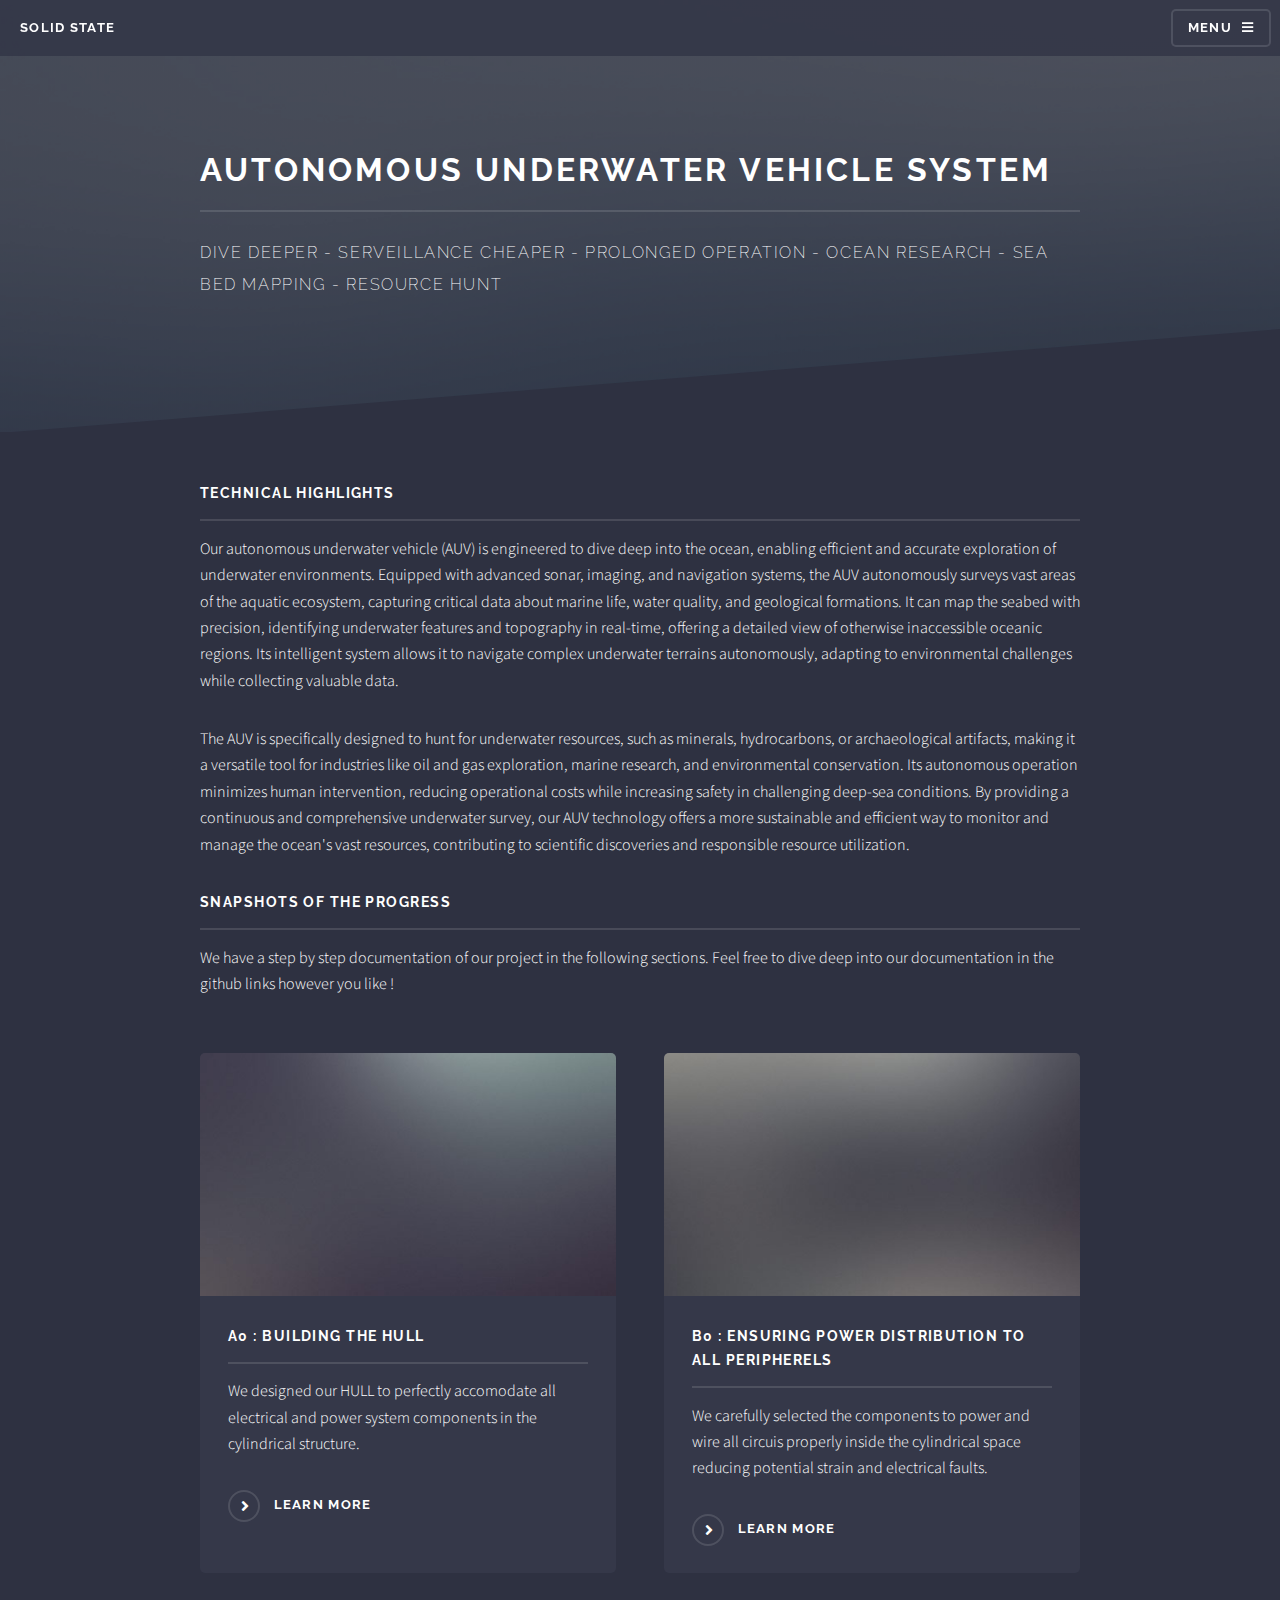
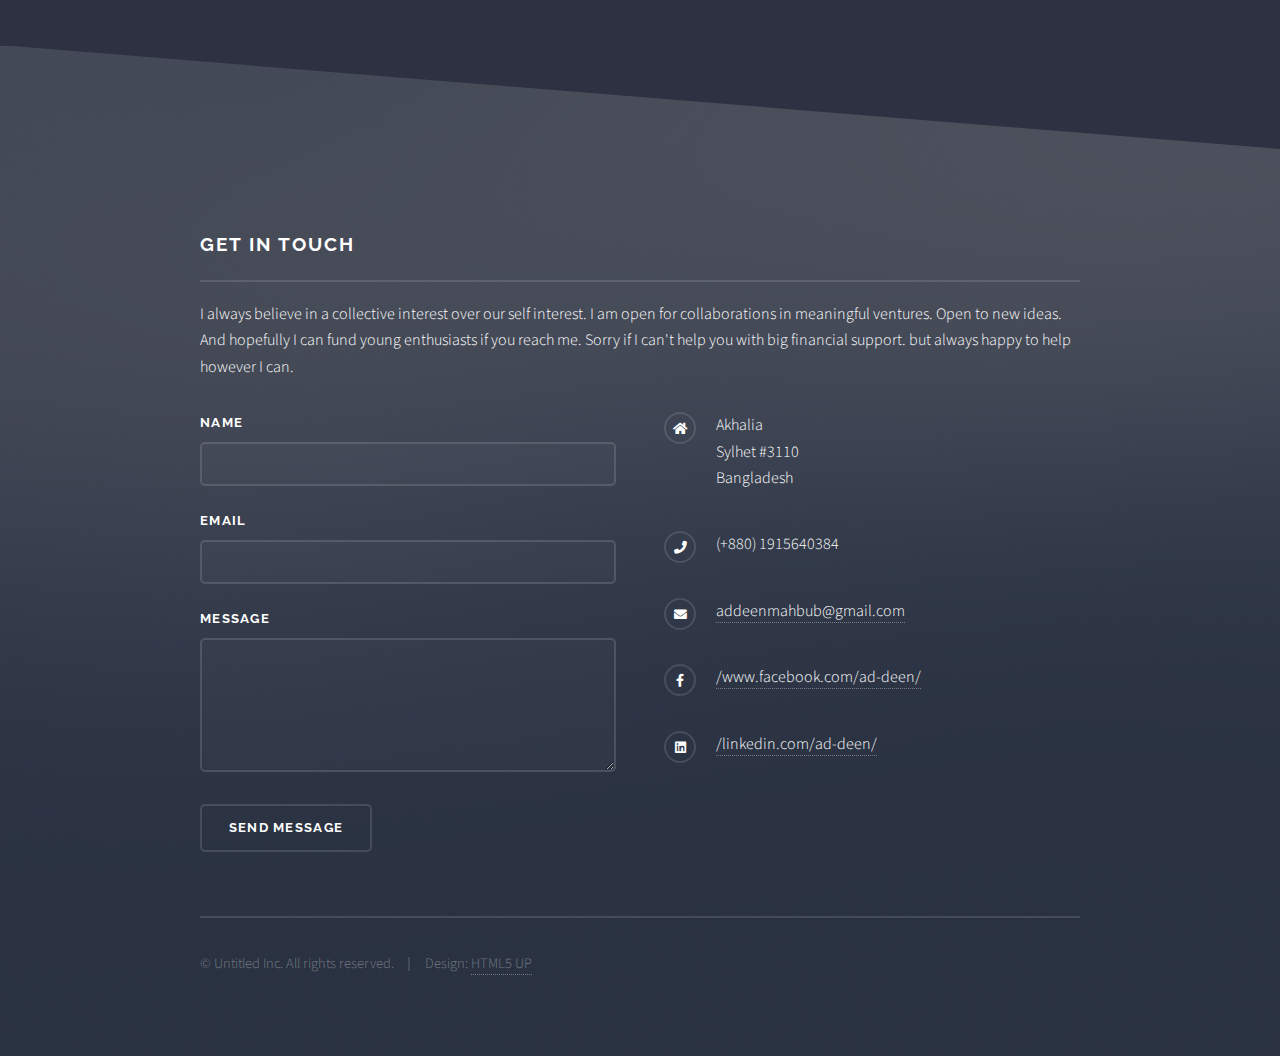
==== AUV.html @ df3645ec "Add files via upload" ====
<!DOCTYPE HTML>
<!--
	Solid State by HTML5 UP
	html5up.net | @ajlkn
	Free for personal and commercial use under the CCA 3.0 license (html5up.net/license)
-->
<html>
	<head>
		<title>Generic - Solid State by HTML5 UP</title>
		<meta charset="utf-8" />
		<meta name="viewport" content="width=device-width, initial-scale=1, user-scalable=no" />
		<link rel="stylesheet" href="assets/css/main.css" />
		<noscript><link rel="stylesheet" href="assets/css/noscript.css" /></noscript>
	</head>
	<body class="is-preload">

		<!-- Page Wrapper -->
			<div id="page-wrapper">

				<!-- Header -->
					<header id="header">
						<h1><a href="index.html">Solid State</a></h1>
						<nav>
							<a href="#menu">Menu</a>
						</nav>
					</header>

				<!-- Menu -->
					<nav id="menu">
						<div class="inner">
							<h2>Menu</h2>
							<ul class="links">
								<li><a href="index.html">Home</a></li>
								<li><a href="generic.html">Generic</a></li>
								<li><a href="elements.html">Elements</a></li>
								<li><a href="#">Log In</a></li>
								<li><a href="#">Sign Up</a></li>
							</ul>
							<a href="#" class="close">Close</a>
						</div>
					</nav>

				<!-- Wrapper -->
					<section id="wrapper">
						<header>
							<div class="inner">
								<h2>autonomous underwater vehicle system</h2>
								<p>Dive deeper - serveillance cheaper - prolonged operation - ocean research - sea bed mapping - resource hunt</p>
							</div>
						</header>

						<!-- Content -->
							<div class="wrapper">
								<div class="inner">

									<h3 class="major">Technical Highlights</h3>
									<p>Our autonomous underwater vehicle (AUV) is engineered to dive deep into the ocean, enabling efficient and accurate exploration of underwater environments. Equipped with advanced sonar, imaging, and navigation systems, the AUV autonomously surveys vast areas of the aquatic ecosystem, capturing critical data about marine life, water quality, and geological formations. It can map the seabed with precision, identifying underwater features and topography in real-time, offering a detailed view of otherwise inaccessible oceanic regions. Its intelligent system allows it to navigate complex underwater terrains autonomously, adapting to environmental challenges while collecting valuable data.</p>

									<p>The AUV is specifically designed to hunt for underwater resources, such as minerals, hydrocarbons, or archaeological artifacts, making it a versatile tool for industries like oil and gas exploration, marine research, and environmental conservation. Its autonomous operation minimizes human intervention, reducing operational costs while increasing safety in challenging deep-sea conditions. By providing a continuous and comprehensive underwater survey, our AUV technology offers a more sustainable and efficient way to monitor and manage the ocean's vast resources, contributing to scientific discoveries and responsible resource utilization.</p>

									<h3 class="major">snapshots of the progress</h3>
									<p>We have a step by step documentation of our project in the following sections. Feel free to dive deep into our documentation in the github links however you like !</p>

									<section class="features">
										<article>
											<a href="#" class="image"><img src="images/pic04.jpg" alt="" /></a>
											<h3 class="major">A0 : Building the hull</h3>
											<p>We designed our HULL to perfectly accomodate all electrical and power system components in the cylindrical structure.</p>
											<a href="#" class="special">Learn more</a>
										</article>
										<article>
											<a href="#" class="image"><img src="images/pic05.jpg" alt="" /></a>
											<h3 class="major">B0 : Ensuring power distribution to all peripherels</h3>
											<p>We carefully selected the components to power and wire all circuis properly inside the cylindrical space reducing potential strain and electrical faults.</p>
											<a href="#" class="special">Learn more</a>
										</article>
									</section>

								</div>
							</div>

					</section>

				<!-- Footer -->
				<section id="footer">
					<div class="inner">
						<h2 class="major">Get in touch</h2>
						<p>I always believe in a collective interest over our self interest. I am open for collaborations in meaningful ventures. Open to new ideas. And hopefully I can fund young enthusiasts if you reach me. Sorry if I can't help you with big financial support. but always happy to help however I can.</p>
						<form method="post" action="#">
							<div class="fields">
								<div class="field">
									<label for="name">Name</label>
									<input type="text" name="name" id="name" />
								</div>
								<div class="field">
									<label for="email">Email</label>
									<input type="email" name="email" id="email" />
								</div>
								<div class="field">
									<label for="message">Message</label>
									<textarea name="message" id="message" rows="4"></textarea>
								</div>
							</div>
							<ul class="actions">
								<li><input type="submit" value="Send Message" /></li>
							</ul>
						</form>
						<ul class="contact">
							<li class="icon solid fa-home">
								Akhalia<br />
								Sylhet #3110<br />
								Bangladesh
								<!-- TN 00000-0000 -->
							</li>
							<li class="icon solid fa-phone">(+880) 1915640384</li>
							<li class="icon solid fa-envelope"><a href="https://mail.google.com/mail/u/0/#inbox">addeenmahbub@gmail.com</a></li>
							<!-- <li class="icon brands fa-twitter"><a href="#">twitter.com/untitled-tld</a></li> -->
							<li class="icon brands fa-facebook-f"><a href="https://www.facebook.com/sigmahermit/">/www.facebook.com/ad-deen/</a></li>
							<li class="icon brands fa-linkedin"><a href="https://www.linkedin.com/in/ad-deen-mahbub-2bb6211a0/">/linkedin.com/ad-deen/</a></li>
						</ul>
						<ul class="copyright">
							<li>&copy; Untitled Inc. All rights reserved.</li><li>Design: <a href="http://html5up.net">HTML5 UP</a></li>
						</ul>
					</div>
				</section>

		</div>

	<!-- Scripts -->
		<script src="assets/js/jquery.min.js"></script>
		<script src="assets/js/jquery.scrollex.min.js"></script>
		<script src="assets/js/browser.min.js"></script>
		<script src="assets/js/breakpoints.min.js"></script>
		<script src="assets/js/util.js"></script>
		<script src="assets/js/main.js"></script>
---- assets/css/main.css ----
@import url(fontawesome-all.min.css);
@import url("https://fonts.googleapis.com/css?family=Raleway:200,700|Source+Sans+Pro:300,600,300italic,600italic");

/*
	Solid State by HTML5 UP
	html5up.net | @ajlkn
	Free for personal and commercial use under the CCA 3.0 license (html5up.net/license)
*/

html, body, div, span, applet, object,
iframe, h1, h2, h3, h4, h5, h6, p, blockquote,
pre, a, abbr, acronym, address, big, cite,
code, del, dfn, em, img, ins, kbd, q, s, samp,
small, strike, strong, sub, sup, tt, var, b,
u, i, center, dl, dt, dd, ol, ul, li, fieldset,
form, label, legend, table, caption, tbody,
tfoot, thead, tr, th, td, article, aside,
canvas, details, embed, figure, figcaption,
footer, header, hgroup, menu, nav, output, ruby,
section, summary, time, mark, audio, video {
	margin: 0;
	padding: 0;
	border: 0;
	font-size: 100%;
	font: inherit;
	vertical-align: baseline;}

article, aside, details, figcaption, figure,
footer, header, hgroup, menu, nav, section {
	display: block;}

body {
	line-height: 1;
}

ol, ul {
	list-style: none;
}

blockquote, q {
	quotes: none;
}

	blockquote:before, blockquote:after, q:before, q:after {
		content: '';
		content: none;
	}

table {
	border-collapse: collapse;
	border-spacing: 0;
}

body {
	-webkit-text-size-adjust: none;
}

mark {
	background-color: transparent;
	color: inherit;
}

input::-moz-focus-inner {
	border: 0;
	padding: 0;
}

input, select, textarea {
	-moz-appearance: none;
	-webkit-appearance: none;
	-ms-appearance: none;
	appearance: none;
}

/* Basic */

	@-ms-viewport {
		width: device-width;
	}

	body {
		-ms-overflow-style: scrollbar;
	}

	@media screen and (max-width: 480px) {

		html, body {
			min-width: 320px;
		}

	}

	html {
		box-sizing: border-box;
	}

	*, *:before, *:after {
		box-sizing: inherit;
	}

	body {
		background-color: #2e3141;
		background-image: linear-gradient(to top, rgba(46, 49, 65, 0.8), rgba(46, 49, 65, 0.8)), url("../../images/bg.jpg");
		background-size: auto, cover;
		background-attachment: fixed, fixed;
		background-position: center, center;
	}

		body.is-preload *, body.is-preload *:before, body.is-preload *:after {
			-moz-animation: none !important;
			-webkit-animation: none !important;
			-ms-animation: none !important;
			animation: none !important;
			-moz-transition: none !important;
			-webkit-transition: none !important;
			-ms-transition: none !important;
			transition: none !important;
		}

/* Type */

	body, input, select, textarea {
		color: #ffffff;
		font-family: "Source Sans Pro", Helvetica, sans-serif;
		font-size: 16.5pt;
		font-weight: 300;
		line-height: 1.65;
	}

		@media screen and (max-width: 1680px) {

			body, input, select, textarea {
				font-size: 13pt;
			}

		}

		@media screen and (max-width: 1280px) {

			body, input, select, textarea {
				font-size: 12pt;
			}

		}

		@media screen and (max-width: 980px) {

			body, input, select, textarea {
				font-size: 12pt;
			}

		}

		@media screen and (max-width: 736px) {

			body, input, select, textarea {
				font-size: 12pt;
			}

		}

		@media screen and (max-width: 480px) {

			body, input, select, textarea {
				font-size: 12pt;
			}

		}

	a {
		-moz-transition: color 0.2s ease-in-out, border-bottom-color 0.2s ease-in-out;
		-webkit-transition: color 0.2s ease-in-out, border-bottom-color 0.2s ease-in-out;
		-ms-transition: color 0.2s ease-in-out, border-bottom-color 0.2s ease-in-out;
		transition: color 0.2s ease-in-out, border-bottom-color 0.2s ease-in-out;
		border-bottom: dotted 1px rgba(255, 255, 255, 0.35);
		color: #ffffff;
		text-decoration: none;
	}

		a:hover {
			border-bottom-color: transparent;
			color: #ffffff !important;
		}

		a.special:not(.button) {
			text-decoration: none;
			border-bottom: 0;
			display: block;
			font-family: Raleway, Helvetica, sans-serif;
			font-size: 0.8em;
			font-weight: 700;
			letter-spacing: 0.1em;
			margin: 0 0 2em 0;
			text-transform: uppercase;
		}

			a.special:not(.button):before {
				-moz-osx-font-smoothing: grayscale;
				-webkit-font-smoothing: antialiased;
				display: inline-block;
				font-style: normal;
				font-variant: normal;
				text-rendering: auto;
				line-height: 1;
				text-transform: none !important;
				font-family: 'Font Awesome 5 Free';
				font-weight: 900;
			}

			a.special:not(.button):before {
				-moz-transition: background-color 0.2s ease-in-out;
				-webkit-transition: background-color 0.2s ease-in-out;
				-ms-transition: background-color 0.2s ease-in-out;
				transition: background-color 0.2s ease-in-out;
				border-radius: 100%;
				border: solid 2px rgba(255, 255, 255, 0.125);
				content: '\f105';
				display: inline-block;
				font-size: 1.25em;
				height: 2em;
				line-height: 1.75em;
				margin-right: 0.85em;
				text-align: center;
				text-indent: 0.15em;
				vertical-align: middle;
				width: 2em;
			}

			a.special:not(.button):hover:before {
				background-color: rgba(255, 255, 255, 0.025);
			}

			a.special:not(.button):active:before {
				background-color: rgba(255, 255, 255, 0.075);
			}

	strong, b {
		color: #ffffff;
		font-weight: 600;
	}

	em, i {
		font-style: italic;
	}

	p {
		margin: 0 0 2em 0;
	}

	h1, h2, h3, h4, h5, h6 {
		color: #ffffff;
		font-family: Raleway, Helvetica, sans-serif;
		font-weight: 700;
		letter-spacing: 0.1em;
		margin: 0 0 1em 0;
		text-transform: uppercase;
	}

		h1 a, h2 a, h3 a, h4 a, h5 a, h6 a {
			color: inherit;
			text-decoration: none;
			border-bottom: 0;
		}

		h1 span, h2 span, h3 span, h4 span, h5 span, h6 span {
			font-weight: 200;
		}

		h1.major, h2.major, h3.major, h4.major, h5.major, h6.major {
			padding-bottom: 1em;
			border-bottom: solid 2px rgba(255, 255, 255, 0.125);
		}

	h2 {
		font-size: 1.2em;
	}

	h3 {
		font-size: 0.9em;
	}

	h4 {
		font-size: 0.7em;
	}

	h5 {
		font-size: 0.7em;
	}

	h6 {
		font-size: 0.7em;
	}

	@media screen and (max-width: 736px) {

		h2 {
			font-size: 1em;
		}

		h3 {
			font-size: 0.8em;
		}

	}

	sub {
		font-size: 0.8em;
		position: relative;
		top: 0.5em;
	}

	sup {
		font-size: 0.8em;
		position: relative;
		top: -0.5em;
	}

	blockquote {
		border-left: solid 4px rgba(255, 255, 255, 0.125);
		font-style: italic;
		margin: 0 0 2em 0;
		padding: 0.5em 0 0.5em 2em;
	}

	code {
		background: rgba(255, 255, 255, 0.025);
		border-radius: 5px;
		border: solid 2px rgba(255, 255, 255, 0.125);
		font-family: "Courier New", monospace;
		font-size: 0.9em;
		margin: 0 0.25em;
		padding: 0.25em 0.65em;
	}

	pre {
		-webkit-overflow-scrolling: touch;
		font-family: "Courier New", monospace;
		font-size: 0.9em;
		margin: 0 0 2em 0;
	}

		pre code {
			display: block;
			line-height: 1.75em;
			padding: 1em 1.5em;
			overflow-x: auto;
		}

	hr {
		border: 0;
		border-bottom: solid 2px rgba(255, 255, 255, 0.125);
		margin: 2.5em 0;
	}

		hr.major {
			margin: 4em 0;
		}

	.align-left {
		text-align: left;
	}

	.align-center {
		text-align: center;
	}

	.align-right {
		text-align: right;
	}

/* Row */

	.row {
		display: flex;
		flex-wrap: wrap;
		box-sizing: border-box;
		align-items: stretch;
	}

		.row > * {
			box-sizing: border-box;
		}

		.row.gtr-uniform > * > :last-child {
			margin-bottom: 0;
		}

		.row.aln-left {
			justify-content: flex-start;
		}

		.row.aln-center {
			justify-content: center;
		}

		.row.aln-right {
			justify-content: flex-end;
		}

		.row.aln-top {
			align-items: flex-start;
		}

		.row.aln-middle {
			align-items: center;
		}

		.row.aln-bottom {
			align-items: flex-end;
		}

		.row > .imp {
			order: -1;
		}

		.row > .col-1 {
			width: 8.33333%;
		}

		.row > .off-1 {
			margin-left: 8.33333%;
		}

		.row > .col-2 {
			width: 16.66667%;
		}

		.row > .off-2 {
			margin-left: 16.66667%;
		}

		.row > .col-3 {
			width: 25%;
		}

		.row > .off-3 {
			margin-left: 25%;
		}

		.row > .col-4 {
			width: 33.33333%;
		}

		.row > .off-4 {
			margin-left: 33.33333%;
		}

		.row > .col-5 {
			width: 41.66667%;
		}

		.row > .off-5 {
			margin-left: 41.66667%;
		}

		.row > .col-6 {
			width: 50%;
		}

		.row > .off-6 {
			margin-left: 50%;
		}

		.row > .col-7 {
			width: 58.33333%;
		}

		.row > .off-7 {
			margin-left: 58.33333%;
		}

		.row > .col-8 {
			width: 66.66667%;
		}

		.row > .off-8 {
			margin-left: 66.66667%;
		}

		.row > .col-9 {
			width: 75%;
		}

		.row > .off-9 {
			margin-left: 75%;
		}

		.row > .col-10 {
			width: 83.33333%;
		}

		.row > .off-10 {
			margin-left: 83.33333%;
		}

		.row > .col-11 {
			width: 91.66667%;
		}

		.row > .off-11 {
			margin-left: 91.66667%;
		}

		.row > .col-12 {
			width: 100%;
		}

		.row > .off-12 {
			margin-left: 100%;
		}

		.row.gtr-0 {
			margin-top: 0;
			margin-left: 0em;
		}

			.row.gtr-0 > * {
				padding: 0 0 0 0em;
			}

			.row.gtr-0.gtr-uniform {
				margin-top: 0em;
			}

				.row.gtr-0.gtr-uniform > * {
					padding-top: 0em;
				}

		.row.gtr-25 {
			margin-top: 0;
			margin-left: -0.4375em;
		}

			.row.gtr-25 > * {
				padding: 0 0 0 0.4375em;
			}

			.row.gtr-25.gtr-uniform {
				margin-top: -0.4375em;
			}

				.row.gtr-25.gtr-uniform > * {
					padding-top: 0.4375em;
				}

		.row.gtr-50 {
			margin-top: 0;
			margin-left: -0.875em;
		}

			.row.gtr-50 > * {
				padding: 0 0 0 0.875em;
			}

			.row.gtr-50.gtr-uniform {
				margin-top: -0.875em;
			}

				.row.gtr-50.gtr-uniform > * {
					padding-top: 0.875em;
				}

		.row {
			margin-top: 0;
			margin-left: -1.75em;
		}

			.row > * {
				padding: 0 0 0 1.75em;
			}

			.row.gtr-uniform {
				margin-top: -1.75em;
			}

				.row.gtr-uniform > * {
					padding-top: 1.75em;
				}

		.row.gtr-150 {
			margin-top: 0;
			margin-left: -2.625em;
		}

			.row.gtr-150 > * {
				padding: 0 0 0 2.625em;
			}

			.row.gtr-150.gtr-uniform {
				margin-top: -2.625em;
			}

				.row.gtr-150.gtr-uniform > * {
					padding-top: 2.625em;
				}

		.row.gtr-200 {
			margin-top: 0;
			margin-left: -3.5em;
		}

			.row.gtr-200 > * {
				padding: 0 0 0 3.5em;
			}

			.row.gtr-200.gtr-uniform {
				margin-top: -3.5em;
			}

				.row.gtr-200.gtr-uniform > * {
					padding-top: 3.5em;
				}

		@media screen and (max-width: 1680px) {

			.row {
				display: flex;
				flex-wrap: wrap;
				box-sizing: border-box;
				align-items: stretch;
			}

				.row > * {
					box-sizing: border-box;
				}

				.row.gtr-uniform > * > :last-child {
					margin-bottom: 0;
				}

				.row.aln-left {
					justify-content: flex-start;
				}

				.row.aln-center {
					justify-content: center;
				}

				.row.aln-right {
					justify-content: flex-end;
				}

				.row.aln-top {
					align-items: flex-start;
				}

				.row.aln-middle {
					align-items: center;
				}

				.row.aln-bottom {
					align-items: flex-end;
				}

				.row > .imp-xlarge {
					order: -1;
				}

				.row > .col-1-xlarge {
					width: 8.33333%;
				}

				.row > .off-1-xlarge {
					margin-left: 8.33333%;
				}

				.row > .col-2-xlarge {
					width: 16.66667%;
				}

				.row > .off-2-xlarge {
					margin-left: 16.66667%;
				}

				.row > .col-3-xlarge {
					width: 25%;
				}

				.row > .off-3-xlarge {
					margin-left: 25%;
				}

				.row > .col-4-xlarge {
					width: 33.33333%;
				}

				.row > .off-4-xlarge {
					margin-left: 33.33333%;
				}

				.row > .col-5-xlarge {
					width: 41.66667%;
				}

				.row > .off-5-xlarge {
					margin-left: 41.66667%;
				}

				.row > .col-6-xlarge {
					width: 50%;
				}

				.row > .off-6-xlarge {
					margin-left: 50%;
				}

				.row > .col-7-xlarge {
					width: 58.33333%;
				}

				.row > .off-7-xlarge {
					margin-left: 58.33333%;
				}

				.row > .col-8-xlarge {
					width: 66.66667%;
				}

				.row > .off-8-xlarge {
					margin-left: 66.66667%;
				}

				.row > .col-9-xlarge {
					width: 75%;
				}

				.row > .off-9-xlarge {
					margin-left: 75%;
				}

				.row > .col-10-xlarge {
					width: 83.33333%;
				}

				.row > .off-10-xlarge {
					margin-left: 83.33333%;
				}

				.row > .col-11-xlarge {
					width: 91.66667%;
				}

				.row > .off-11-xlarge {
					margin-left: 91.66667%;
				}

				.row > .col-12-xlarge {
					width: 100%;
				}

				.row > .off-12-xlarge {
					margin-left: 100%;
				}

				.row.gtr-0 {
					margin-top: 0;
					margin-left: 0em;
				}

					.row.gtr-0 > * {
						padding: 0 0 0 0em;
					}

					.row.gtr-0.gtr-uniform {
						margin-top: 0em;
					}

						.row.gtr-0.gtr-uniform > * {
							padding-top: 0em;
						}

				.row.gtr-25 {
					margin-top: 0;
					margin-left: -0.4375em;
				}

					.row.gtr-25 > * {
						padding: 0 0 0 0.4375em;
					}

					.row.gtr-25.gtr-uniform {
						margin-top: -0.4375em;
					}

						.row.gtr-25.gtr-uniform > * {
							padding-top: 0.4375em;
						}

				.row.gtr-50 {
					margin-top: 0;
					margin-left: -0.875em;
				}

					.row.gtr-50 > * {
						padding: 0 0 0 0.875em;
					}

					.row.gtr-50.gtr-uniform {
						margin-top: -0.875em;
					}

						.row.gtr-50.gtr-uniform > * {
							padding-top: 0.875em;
						}

				.row {
					margin-top: 0;
					margin-left: -1.75em;
				}

					.row > * {
						padding: 0 0 0 1.75em;
					}

					.row.gtr-uniform {
						margin-top: -1.75em;
					}

						.row.gtr-uniform > * {
							padding-top: 1.75em;
						}

				.row.gtr-150 {
					margin-top: 0;
					margin-left: -2.625em;
				}

					.row.gtr-150 > * {
						padding: 0 0 0 2.625em;
					}

					.row.gtr-150.gtr-uniform {
						margin-top: -2.625em;
					}

						.row.gtr-150.gtr-uniform > * {
							padding-top: 2.625em;
						}

				.row.gtr-200 {
					margin-top: 0;
					margin-left: -3.5em;
				}

					.row.gtr-200 > * {
						padding: 0 0 0 3.5em;
					}

					.row.gtr-200.gtr-uniform {
						margin-top: -3.5em;
					}

						.row.gtr-200.gtr-uniform > * {
							padding-top: 3.5em;
						}

		}

		@media screen and (max-width: 1280px) {

			.row {
				display: flex;
				flex-wrap: wrap;
				box-sizing: border-box;
				align-items: stretch;
			}

				.row > * {
					box-sizing: border-box;
				}

				.row.gtr-uniform > * > :last-child {
					margin-bottom: 0;
				}

				.row.aln-left {
					justify-content: flex-start;
				}

				.row.aln-center {
					justify-content: center;
				}

				.row.aln-right {
					justify-content: flex-end;
				}

				.row.aln-top {
					align-items: flex-start;
				}

				.row.aln-middle {
					align-items: center;
				}

				.row.aln-bottom {
					align-items: flex-end;
				}

				.row > .imp-large {
					order: -1;
				}

				.row > .col-1-large {
					width: 8.33333%;
				}

				.row > .off-1-large {
					margin-left: 8.33333%;
				}

				.row > .col-2-large {
					width: 16.66667%;
				}

				.row > .off-2-large {
					margin-left: 16.66667%;
				}

				.row > .col-3-large {
					width: 25%;
				}

				.row > .off-3-large {
					margin-left: 25%;
				}

				.row > .col-4-large {
					width: 33.33333%;
				}

				.row > .off-4-large {
					margin-left: 33.33333%;
				}

				.row > .col-5-large {
					width: 41.66667%;
				}

				.row > .off-5-large {
					margin-left: 41.66667%;
				}

				.row > .col-6-large {
					width: 50%;
				}

				.row > .off-6-large {
					margin-left: 50%;
				}

				.row > .col-7-large {
					width: 58.33333%;
				}

				.row > .off-7-large {
					margin-left: 58.33333%;
				}

				.row > .col-8-large {
					width: 66.66667%;
				}

				.row > .off-8-large {
					margin-left: 66.66667%;
				}

				.row > .col-9-large {
					width: 75%;
				}

				.row > .off-9-large {
					margin-left: 75%;
				}

				.row > .col-10-large {
					width: 83.33333%;
				}

				.row > .off-10-large {
					margin-left: 83.33333%;
				}

				.row > .col-11-large {
					width: 91.66667%;
				}

				.row > .off-11-large {
					margin-left: 91.66667%;
				}

				.row > .col-12-large {
					width: 100%;
				}

				.row > .off-12-large {
					margin-left: 100%;
				}

				.row.gtr-0 {
					margin-top: 0;
					margin-left: 0em;
				}

					.row.gtr-0 > * {
						padding: 0 0 0 0em;
					}

					.row.gtr-0.gtr-uniform {
						margin-top: 0em;
					}

						.row.gtr-0.gtr-uniform > * {
							padding-top: 0em;
						}

				.row.gtr-25 {
					margin-top: 0;
					margin-left: -0.4375em;
				}

					.row.gtr-25 > * {
						padding: 0 0 0 0.4375em;
					}

					.row.gtr-25.gtr-uniform {
						margin-top: -0.4375em;
					}

						.row.gtr-25.gtr-uniform > * {
							padding-top: 0.4375em;
						}

				.row.gtr-50 {
					margin-top: 0;
					margin-left: -0.875em;
				}

					.row.gtr-50 > * {
						padding: 0 0 0 0.875em;
					}

					.row.gtr-50.gtr-uniform {
						margin-top: -0.875em;
					}

						.row.gtr-50.gtr-uniform > * {
							padding-top: 0.875em;
						}

				.row {
					margin-top: 0;
					margin-left: -1.75em;
				}

					.row > * {
						padding: 0 0 0 1.75em;
					}

					.row.gtr-uniform {
						margin-top: -1.75em;
					}

						.row.gtr-uniform > * {
							padding-top: 1.75em;
						}

				.row.gtr-150 {
					margin-top: 0;
					margin-left: -2.625em;
				}

					.row.gtr-150 > * {
						padding: 0 0 0 2.625em;
					}

					.row.gtr-150.gtr-uniform {
						margin-top: -2.625em;
					}

						.row.gtr-150.gtr-uniform > * {
							padding-top: 2.625em;
						}

				.row.gtr-200 {
					margin-top: 0;
					margin-left: -3.5em;
				}

					.row.gtr-200 > * {
						padding: 0 0 0 3.5em;
					}

					.row.gtr-200.gtr-uniform {
						margin-top: -3.5em;
					}

						.row.gtr-200.gtr-uniform > * {
							padding-top: 3.5em;
						}

		}

		@media screen and (max-width: 980px) {

			.row {
				display: flex;
				flex-wrap: wrap;
				box-sizing: border-box;
				align-items: stretch;
			}

				.row > * {
					box-sizing: border-box;
				}

				.row.gtr-uniform > * > :last-child {
					margin-bottom: 0;
				}

				.row.aln-left {
					justify-content: flex-start;
				}

				.row.aln-center {
					justify-content: center;
				}

				.row.aln-right {
					justify-content: flex-end;
				}

				.row.aln-top {
					align-items: flex-start;
				}

				.row.aln-middle {
					align-items: center;
				}

				.row.aln-bottom {
					align-items: flex-end;
				}

				.row > .imp-medium {
					order: -1;
				}

				.row > .col-1-medium {
					width: 8.33333%;
				}

				.row > .off-1-medium {
					margin-left: 8.33333%;
				}

				.row > .col-2-medium {
					width: 16.66667%;
				}

				.row > .off-2-medium {
					margin-left: 16.66667%;
				}

				.row > .col-3-medium {
					width: 25%;
				}

				.row > .off-3-medium {
					margin-left: 25%;
				}

				.row > .col-4-medium {
					width: 33.33333%;
				}

				.row > .off-4-medium {
					margin-left: 33.33333%;
				}

				.row > .col-5-medium {
					width: 41.66667%;
				}

				.row > .off-5-medium {
					margin-left: 41.66667%;
				}

				.row > .col-6-medium {
					width: 50%;
				}

				.row > .off-6-medium {
					margin-left: 50%;
				}

				.row > .col-7-medium {
					width: 58.33333%;
				}

				.row > .off-7-medium {
					margin-left: 58.33333%;
				}

				.row > .col-8-medium {
					width: 66.66667%;
				}

				.row > .off-8-medium {
					margin-left: 66.66667%;
				}

				.row > .col-9-medium {
					width: 75%;
				}

				.row > .off-9-medium {
					margin-left: 75%;
				}

				.row > .col-10-medium {
					width: 83.33333%;
				}

				.row > .off-10-medium {
					margin-left: 83.33333%;
				}

				.row > .col-11-medium {
					width: 91.66667%;
				}

				.row > .off-11-medium {
					margin-left: 91.66667%;
				}

				.row > .col-12-medium {
					width: 100%;
				}

				.row > .off-12-medium {
					margin-left: 100%;
				}

				.row.gtr-0 {
					margin-top: 0;
					margin-left: 0em;
				}

					.row.gtr-0 > * {
						padding: 0 0 0 0em;
					}

					.row.gtr-0.gtr-uniform {
						margin-top: 0em;
					}

						.row.gtr-0.gtr-uniform > * {
							padding-top: 0em;
						}

				.row.gtr-25 {
					margin-top: 0;
					margin-left: -0.4375em;
				}

					.row.gtr-25 > * {
						padding: 0 0 0 0.4375em;
					}

					.row.gtr-25.gtr-uniform {
						margin-top: -0.4375em;
					}

						.row.gtr-25.gtr-uniform > * {
							padding-top: 0.4375em;
						}

				.row.gtr-50 {
					margin-top: 0;
					margin-left: -0.875em;
				}

					.row.gtr-50 > * {
						padding: 0 0 0 0.875em;
					}

					.row.gtr-50.gtr-uniform {
						margin-top: -0.875em;
					}

						.row.gtr-50.gtr-uniform > * {
							padding-top: 0.875em;
						}

				.row {
					margin-top: 0;
					margin-left: -1.75em;
				}

					.row > * {
						padding: 0 0 0 1.75em;
					}

					.row.gtr-uniform {
						margin-top: -1.75em;
					}

						.row.gtr-uniform > * {
							padding-top: 1.75em;
						}

				.row.gtr-150 {
					margin-top: 0;
					margin-left: -2.625em;
				}

					.row.gtr-150 > * {
						padding: 0 0 0 2.625em;
					}

					.row.gtr-150.gtr-uniform {
						margin-top: -2.625em;
					}

						.row.gtr-150.gtr-uniform > * {
							padding-top: 2.625em;
						}

				.row.gtr-200 {
					margin-top: 0;
					margin-left: -3.5em;
				}

					.row.gtr-200 > * {
						padding: 0 0 0 3.5em;
					}

					.row.gtr-200.gtr-uniform {
						margin-top: -3.5em;
					}

						.row.gtr-200.gtr-uniform > * {
							padding-top: 3.5em;
						}

		}

		@media screen and (max-width: 736px) {

			.row {
				display: flex;
				flex-wrap: wrap;
				box-sizing: border-box;
				align-items: stretch;
			}

				.row > * {
					box-sizing: border-box;
				}

				.row.gtr-uniform > * > :last-child {
					margin-bottom: 0;
				}

				.row.aln-left {
					justify-content: flex-start;
				}

				.row.aln-center {
					justify-content: center;
				}

				.row.aln-right {
					justify-content: flex-end;
				}

				.row.aln-top {
					align-items: flex-start;
				}

				.row.aln-middle {
					align-items: center;
				}

				.row.aln-bottom {
					align-items: flex-end;
				}

				.row > .imp-small {
					order: -1;
				}

				.row > .col-1-small {
					width: 8.33333%;
				}

				.row > .off-1-small {
					margin-left: 8.33333%;
				}

				.row > .col-2-small {
					width: 16.66667%;
				}

				.row > .off-2-small {
					margin-left: 16.66667%;
				}

				.row > .col-3-small {
					width: 25%;
				}

				.row > .off-3-small {
					margin-left: 25%;
				}

				.row > .col-4-small {
					width: 33.33333%;
				}

				.row > .off-4-small {
					margin-left: 33.33333%;
				}

				.row > .col-5-small {
					width: 41.66667%;
				}

				.row > .off-5-small {
					margin-left: 41.66667%;
				}

				.row > .col-6-small {
					width: 50%;
				}

				.row > .off-6-small {
					margin-left: 50%;
				}

				.row > .col-7-small {
					width: 58.33333%;
				}

				.row > .off-7-small {
					margin-left: 58.33333%;
				}

				.row > .col-8-small {
					width: 66.66667%;
				}

				.row > .off-8-small {
					margin-left: 66.66667%;
				}

				.row > .col-9-small {
					width: 75%;
				}

				.row > .off-9-small {
					margin-left: 75%;
				}

				.row > .col-10-small {
					width: 83.33333%;
				}

				.row > .off-10-small {
					margin-left: 83.33333%;
				}

				.row > .col-11-small {
					width: 91.66667%;
				}

				.row > .off-11-small {
					margin-left: 91.66667%;
				}

				.row > .col-12-small {
					width: 100%;
				}

				.row > .off-12-small {
					margin-left: 100%;
				}

				.row.gtr-0 {
					margin-top: 0;
					margin-left: 0em;
				}

					.row.gtr-0 > * {
						padding: 0 0 0 0em;
					}

					.row.gtr-0.gtr-uniform {
						margin-top: 0em;
					}

						.row.gtr-0.gtr-uniform > * {
							padding-top: 0em;
						}

				.row.gtr-25 {
					margin-top: 0;
					margin-left: -0.3125em;
				}

					.row.gtr-25 > * {
						padding: 0 0 0 0.3125em;
					}

					.row.gtr-25.gtr-uniform {
						margin-top: -0.3125em;
					}

						.row.gtr-25.gtr-uniform > * {
							padding-top: 0.3125em;
						}

				.row.gtr-50 {
					margin-top: 0;
					margin-left: -0.625em;
				}

					.row.gtr-50 > * {
						padding: 0 0 0 0.625em;
					}

					.row.gtr-50.gtr-uniform {
						margin-top: -0.625em;
					}

						.row.gtr-50.gtr-uniform > * {
							padding-top: 0.625em;
						}

				.row {
					margin-top: 0;
					margin-left: -1.25em;
				}

					.row > * {
						padding: 0 0 0 1.25em;
					}

					.row.gtr-uniform {
						margin-top: -1.25em;
					}

						.row.gtr-uniform > * {
							padding-top: 1.25em;
						}

				.row.gtr-150 {
					margin-top: 0;
					margin-left: -1.875em;
				}

					.row.gtr-150 > * {
						padding: 0 0 0 1.875em;
					}

					.row.gtr-150.gtr-uniform {
						margin-top: -1.875em;
					}

						.row.gtr-150.gtr-uniform > * {
							padding-top: 1.875em;
						}

				.row.gtr-200 {
					margin-top: 0;
					margin-left: -2.5em;
				}

					.row.gtr-200 > * {
						padding: 0 0 0 2.5em;
					}

					.row.gtr-200.gtr-uniform {
						margin-top: -2.5em;
					}

						.row.gtr-200.gtr-uniform > * {
							padding-top: 2.5em;
						}

		}

		@media screen and (max-width: 480px) {

			.row {
				display: flex;
				flex-wrap: wrap;
				box-sizing: border-box;
				align-items: stretch;
			}

				.row > * {
					box-sizing: border-box;
				}

				.row.gtr-uniform > * > :last-child {
					margin-bottom: 0;
				}

				.row.aln-left {
					justify-content: flex-start;
				}

				.row.aln-center {
					justify-content: center;
				}

				.row.aln-right {
					justify-content: flex-end;
				}

				.row.aln-top {
					align-items: flex-start;
				}

				.row.aln-middle {
					align-items: center;
				}

				.row.aln-bottom {
					align-items: flex-end;
				}

				.row > .imp-xsmall {
					order: -1;
				}

				.row > .col-1-xsmall {
					width: 8.33333%;
				}

				.row > .off-1-xsmall {
					margin-left: 8.33333%;
				}

				.row > .col-2-xsmall {
					width: 16.66667%;
				}

				.row > .off-2-xsmall {
					margin-left: 16.66667%;
				}

				.row > .col-3-xsmall {
					width: 25%;
				}

				.row > .off-3-xsmall {
					margin-left: 25%;
				}

				.row > .col-4-xsmall {
					width: 33.33333%;
				}

				.row > .off-4-xsmall {
					margin-left: 33.33333%;
				}

				.row > .col-5-xsmall {
					width: 41.66667%;
				}

				.row > .off-5-xsmall {
					margin-left: 41.66667%;
				}

				.row > .col-6-xsmall {
					width: 50%;
				}

				.row > .off-6-xsmall {
					margin-left: 50%;
				}

				.row > .col-7-xsmall {
					width: 58.33333%;
				}

				.row > .off-7-xsmall {
					margin-left: 58.33333%;
				}

				.row > .col-8-xsmall {
					width: 66.66667%;
				}

				.row > .off-8-xsmall {
					margin-left: 66.66667%;
				}

				.row > .col-9-xsmall {
					width: 75%;
				}

				.row > .off-9-xsmall {
					margin-left: 75%;
				}

				.row > .col-10-xsmall {
					width: 83.33333%;
				}

				.row > .off-10-xsmall {
					margin-left: 83.33333%;
				}

				.row > .col-11-xsmall {
					width: 91.66667%;
				}

				.row > .off-11-xsmall {
					margin-left: 91.66667%;
				}

				.row > .col-12-xsmall {
					width: 100%;
				}

				.row > .off-12-xsmall {
					margin-left: 100%;
				}

				.row.gtr-0 {
					margin-top: 0;
					margin-left: 0em;
				}

					.row.gtr-0 > * {
						padding: 0 0 0 0em;
					}

					.row.gtr-0.gtr-uniform {
						margin-top: 0em;
					}

						.row.gtr-0.gtr-uniform > * {
							padding-top: 0em;
						}

				.row.gtr-25 {
					margin-top: 0;
					margin-left: -0.3125em;
				}

					.row.gtr-25 > * {
						padding: 0 0 0 0.3125em;
					}

					.row.gtr-25.gtr-uniform {
						margin-top: -0.3125em;
					}

						.row.gtr-25.gtr-uniform > * {
							padding-top: 0.3125em;
						}

				.row.gtr-50 {
					margin-top: 0;
					margin-left: -0.625em;
				}

					.row.gtr-50 > * {
						padding: 0 0 0 0.625em;
					}

					.row.gtr-50.gtr-uniform {
						margin-top: -0.625em;
					}

						.row.gtr-50.gtr-uniform > * {
							padding-top: 0.625em;
						}

				.row {
					margin-top: 0;
					margin-left: -1.25em;
				}

					.row > * {
						padding: 0 0 0 1.25em;
					}

					.row.gtr-uniform {
						margin-top: -1.25em;
					}

						.row.gtr-uniform > * {
							padding-top: 1.25em;
						}

				.row.gtr-150 {
					margin-top: 0;
					margin-left: -1.875em;
				}

					.row.gtr-150 > * {
						padding: 0 0 0 1.875em;
					}

					.row.gtr-150.gtr-uniform {
						margin-top: -1.875em;
					}

						.row.gtr-150.gtr-uniform > * {
							padding-top: 1.875em;
						}

				.row.gtr-200 {
					margin-top: 0;
					margin-left: -2.5em;
				}

					.row.gtr-200 > * {
						padding: 0 0 0 2.5em;
					}

					.row.gtr-200.gtr-uniform {
						margin-top: -2.5em;
					}

						.row.gtr-200.gtr-uniform > * {
							padding-top: 2.5em;
						}

		}

		@media screen and (max-width: 360px) {

			.row {
				display: flex;
				flex-wrap: wrap;
				box-sizing: border-box;
				align-items: stretch;
			}

				.row > * {
					box-sizing: border-box;
				}

				.row.gtr-uniform > * > :last-child {
					margin-bottom: 0;
				}

				.row.aln-left {
					justify-content: flex-start;
				}

				.row.aln-center {
					justify-content: center;
				}

				.row.aln-right {
					justify-content: flex-end;
				}

				.row.aln-top {
					align-items: flex-start;
				}

				.row.aln-middle {
					align-items: center;
				}

				.row.aln-bottom {
					align-items: flex-end;
				}

				.row > .imp-xxsmall {
					order: -1;
				}

				.row > .col-1-xxsmall {
					width: 8.33333%;
				}

				.row > .off-1-xxsmall {
					margin-left: 8.33333%;
				}

				.row > .col-2-xxsmall {
					width: 16.66667%;
				}

				.row > .off-2-xxsmall {
					margin-left: 16.66667%;
				}

				.row > .col-3-xxsmall {
					width: 25%;
				}

				.row > .off-3-xxsmall {
					margin-left: 25%;
				}

				.row > .col-4-xxsmall {
					width: 33.33333%;
				}

				.row > .off-4-xxsmall {
					margin-left: 33.33333%;
				}

				.row > .col-5-xxsmall {
					width: 41.66667%;
				}

				.row > .off-5-xxsmall {
					margin-left: 41.66667%;
				}

				.row > .col-6-xxsmall {
					width: 50%;
				}

				.row > .off-6-xxsmall {
					margin-left: 50%;
				}

				.row > .col-7-xxsmall {
					width: 58.33333%;
				}

				.row > .off-7-xxsmall {
					margin-left: 58.33333%;
				}

				.row > .col-8-xxsmall {
					width: 66.66667%;
				}

				.row > .off-8-xxsmall {
					margin-left: 66.66667%;
				}

				.row > .col-9-xxsmall {
					width: 75%;
				}

				.row > .off-9-xxsmall {
					margin-left: 75%;
				}

				.row > .col-10-xxsmall {
					width: 83.33333%;
				}

				.row > .off-10-xxsmall {
					margin-left: 83.33333%;
				}

				.row > .col-11-xxsmall {
					width: 91.66667%;
				}

				.row > .off-11-xxsmall {
					margin-left: 91.66667%;
				}

				.row > .col-12-xxsmall {
					width: 100%;
				}

				.row > .off-12-xxsmall {
					margin-left: 100%;
				}

				.row.gtr-0 {
					margin-top: 0;
					margin-left: 0em;
				}

					.row.gtr-0 > * {
						padding: 0 0 0 0em;
					}

					.row.gtr-0.gtr-uniform {
						margin-top: 0em;
					}

						.row.gtr-0.gtr-uniform > * {
							padding-top: 0em;
						}

				.row.gtr-25 {
					margin-top: 0;
					margin-left: -0.3125em;
				}

					.row.gtr-25 > * {
						padding: 0 0 0 0.3125em;
					}

					.row.gtr-25.gtr-uniform {
						margin-top: -0.3125em;
					}

						.row.gtr-25.gtr-uniform > * {
							padding-top: 0.3125em;
						}

				.row.gtr-50 {
					margin-top: 0;
					margin-left: -0.625em;
				}

					.row.gtr-50 > * {
						padding: 0 0 0 0.625em;
					}

					.row.gtr-50.gtr-uniform {
						margin-top: -0.625em;
					}

						.row.gtr-50.gtr-uniform > * {
							padding-top: 0.625em;
						}

				.row {
					margin-top: 0;
					margin-left: -1.25em;
				}

					.row > * {
						padding: 0 0 0 1.25em;
					}

					.row.gtr-uniform {
						margin-top: -1.25em;
					}

						.row.gtr-uniform > * {
							padding-top: 1.25em;
						}

				.row.gtr-150 {
					margin-top: 0;
					margin-left: -1.875em;
				}

					.row.gtr-150 > * {
						padding: 0 0 0 1.875em;
					}

					.row.gtr-150.gtr-uniform {
						margin-top: -1.875em;
					}

						.row.gtr-150.gtr-uniform > * {
							padding-top: 1.875em;
						}

				.row.gtr-200 {
					margin-top: 0;
					margin-left: -2.5em;
				}

					.row.gtr-200 > * {
						padding: 0 0 0 2.5em;
					}

					.row.gtr-200.gtr-uniform {
						margin-top: -2.5em;
					}

						.row.gtr-200.gtr-uniform > * {
							padding-top: 2.5em;
						}

		}

/* Section/Article */

	section.special, article.special {
		text-align: center;
	}

/* Form */

	form {
		margin: 0 0 2em 0;
	}

		form > :last-child {
			margin-bottom: 0;
		}

		form > .fields {
			display: -moz-flex;
			display: -webkit-flex;
			display: -ms-flex;
			display: flex;
			-moz-flex-wrap: wrap;
			-webkit-flex-wrap: wrap;
			-ms-flex-wrap: wrap;
			flex-wrap: wrap;
			width: calc(100% + 3em);
			margin: -1.5em 0 2em -1.5em;
		}

			form > .fields > .field {
				-moz-flex-grow: 0;
				-webkit-flex-grow: 0;
				-ms-flex-grow: 0;
				flex-grow: 0;
				-moz-flex-shrink: 0;
				-webkit-flex-shrink: 0;
				-ms-flex-shrink: 0;
				flex-shrink: 0;
				padding: 1.5em 0 0 1.5em;
				width: calc(100% - 1.5em);
			}

				form > .fields > .field.half {
					width: calc(50% - 0.75em);
				}

				form > .fields > .field.third {
					width: calc(100%/3 - 0.5em);
				}

				form > .fields > .field.quarter {
					width: calc(25% - 0.375em);
				}

		@media screen and (max-width: 480px) {

			form > .fields {
				width: calc(100% + 3em);
				margin: -1.5em 0 2em -1.5em;
			}

				form > .fields > .field {
					padding: 1.5em 0 0 1.5em;
					width: calc(100% - 1.5em);
				}

					form > .fields > .field.half {
						width: calc(100% - 1.5em);
					}

					form > .fields > .field.third {
						width: calc(100% - 1.5em);
					}

					form > .fields > .field.quarter {
						width: calc(100% - 1.5em);
					}

		}

	label {
		color: #ffffff;
		display: block;
		font-family: Raleway, Helvetica, sans-serif;
		font-size: 0.8em;
		font-weight: 700;
		letter-spacing: 0.1em;
		margin: 0 0 0.7em 0;
		text-transform: uppercase;
	}

	input[type="text"],
	input[type="password"],
	input[type="email"],
	input[type="tel"],
	select,
	textarea {
		-moz-appearance: none;
		-webkit-appearance: none;
		-ms-appearance: none;
		appearance: none;
		background: rgba(255, 255, 255, 0.025);
		border-radius: 5px;
		border: none;
		border: solid 2px rgba(255, 255, 255, 0.125);
		color: inherit;
		display: block;
		outline: 0;
		padding: 0 1em;
		text-decoration: none;
		width: 100%;
	}

		input[type="text"]:invalid,
		input[type="password"]:invalid,
		input[type="email"]:invalid,
		input[type="tel"]:invalid,
		select:invalid,
		textarea:invalid {
			box-shadow: none;
		}

		input[type="text"]:focus,
		input[type="password"]:focus,
		input[type="email"]:focus,
		input[type="tel"]:focus,
		select:focus,
		textarea:focus {
			border-color: #5b6ba6;
		}

	select {
		background-image: url("data:image/svg+xml;charset=utf8,%3Csvg xmlns='http://www.w3.org/2000/svg' width='40' height='40' preserveAspectRatio='none' viewBox='0 0 40 40'%3E%3Cpath d='M9.4,12.3l10.4,10.4l10.4-10.4c0.2-0.2,0.5-0.4,0.9-0.4c0.3,0,0.6,0.1,0.9,0.4l3.3,3.3c0.2,0.2,0.4,0.5,0.4,0.9 c0,0.4-0.1,0.6-0.4,0.9L20.7,31.9c-0.2,0.2-0.5,0.4-0.9,0.4c-0.3,0-0.6-0.1-0.9-0.4L4.3,17.3c-0.2-0.2-0.4-0.5-0.4-0.9 c0-0.4,0.1-0.6,0.4-0.9l3.3-3.3c0.2-0.2,0.5-0.4,0.9-0.4S9.1,12.1,9.4,12.3z' fill='rgba(255, 255, 255, 0.125)' /%3E%3C/svg%3E");
		background-size: 1.25rem;
		background-repeat: no-repeat;
		background-position: calc(100% - 1rem) center;
		height: 2.75em;
		padding-right: 2.75em;
		text-overflow: ellipsis;
	}

		select option {
			color: #ffffff;
			background: #2e3141;
		}

		select:focus::-ms-value {
			background-color: transparent;
		}

		select::-ms-expand {
			display: none;
		}

	input[type="text"],
	input[type="password"],
	input[type="email"],
	select {
		height: 2.75em;
	}

	textarea {
		padding: 0.75em 1em;
	}

	input[type="checkbox"],
	input[type="radio"] {
		-moz-appearance: none;
		-webkit-appearance: none;
		-ms-appearance: none;
		appearance: none;
		display: block;
		float: left;
		margin-right: -2em;
		opacity: 0;
		width: 1em;
		z-index: -1;
	}

		input[type="checkbox"] + label,
		input[type="radio"] + label {
			text-decoration: none;
			color: #ffffff;
			cursor: pointer;
			display: inline-block;
			font-size: 1em;
			font-family: "Source Sans Pro", Helvetica, sans-serif;
			text-transform: none;
			letter-spacing: 0;
			font-weight: 300;
			padding-left: 2.4em;
			padding-right: 0.75em;
			position: relative;
		}

			input[type="checkbox"] + label:before,
			input[type="radio"] + label:before {
				-moz-osx-font-smoothing: grayscale;
				-webkit-font-smoothing: antialiased;
				display: inline-block;
				font-style: normal;
				font-variant: normal;
				text-rendering: auto;
				line-height: 1;
				text-transform: none !important;
				font-family: 'Font Awesome 5 Free';
				font-weight: 900;
			}

			input[type="checkbox"] + label:before,
			input[type="radio"] + label:before {
				background: rgba(255, 255, 255, 0.025);
				border-radius: 5px;
				border: solid 2px rgba(255, 255, 255, 0.125);
				content: '';
				display: inline-block;
				font-size: 0.8em;
				height: 2.0625em;
				left: 0;
				line-height: 2.0625em;
				position: absolute;
				text-align: center;
				top: 0;
				width: 2.0625em;
			}

		input[type="checkbox"]:checked + label:before,
		input[type="radio"]:checked + label:before {
			background: #ffffff;
			border-color: #ffffff;
			content: '\f00c';
			color: #2e3141;
		}

		input[type="checkbox"]:focus + label:before,
		input[type="radio"]:focus + label:before {
			border-color: #4c5c96;
		}

	input[type="checkbox"] + label:before {
		border-radius: 5px;
	}

	input[type="radio"] + label:before {
		border-radius: 100%;
	}

	::-webkit-input-placeholder {
		color: rgba(255, 255, 255, 0.35) !important;
		opacity: 1.0;
	}

	:-moz-placeholder {
		color: rgba(255, 255, 255, 0.35) !important;
		opacity: 1.0;
	}

	::-moz-placeholder {
		color: rgba(255, 255, 255, 0.35) !important;
		opacity: 1.0;
	}

	:-ms-input-placeholder {
		color: rgba(255, 255, 255, 0.35) !important;
		opacity: 1.0;
	}

/* Box */

	.box {
		border-radius: 5px;
		border: solid 2px rgba(255, 255, 255, 0.125);
		margin-bottom: 2em;
		padding: 1.5em;
	}

		.box > :last-child,
		.box > :last-child > :last-child,
		.box > :last-child > :last-child > :last-child {
			margin-bottom: 0;
		}

		.box.alt {
			border: 0;
			border-radius: 0;
			padding: 0;
		}

/* Icon */

	.icon {
		text-decoration: none;
		border-bottom: none;
		position: relative;
	}

		.icon:before {
			-moz-osx-font-smoothing: grayscale;
			-webkit-font-smoothing: antialiased;
			display: inline-block;
			font-style: normal;
			font-variant: normal;
			text-rendering: auto;
			line-height: 1;
			text-transform: none !important;
			font-family: 'Font Awesome 5 Free';
			font-weight: 400;
		}

		.icon > .label {
			display: none;
		}

		.icon:before {
			line-height: inherit;
		}

		.icon.solid:before {
			font-weight: 900;
		}

		.icon.brands:before {
			font-family: 'Font Awesome 5 Brands';
		}

/* Image */

	.image {
		border-radius: 5px;
		border: 0;
		display: inline-block;
		position: relative;
	}

		.image img {
			border-radius: 5px;
			display: block;
		}

		.image.left, .image.right {
			max-width: 40%;
		}

			.image.left img, .image.right img {
				width: 100%;
			}

		.image.left {
			float: left;
			padding: 0 1.5em 1em 0;
			top: 0.25em;
		}

		.image.right {
			float: right;
			padding: 0 0 1em 1.5em;
			top: 0.25em;
		}

		.image.fit {
			display: block;
			margin: 0 0 2em 0;
			width: 100%;
		}

			.image.fit img {
				width: 100%;
			}

		.image.main {
			display: block;
			margin: 0 0 3em 0;
			width: 100%;
		}

			.image.main img {
				width: 100%;
			}

/* List */

	ol {
		list-style: decimal;
		margin: 0 0 2em 0;
		padding-left: 1.25em;
	}

		ol li {
			padding-left: 0.25em;
		}

	ul {
		list-style: disc;
		margin: 0 0 2em 0;
		padding-left: 1em;
	}

		ul li {
			padding-left: 0.5em;
		}

		ul.alt {
			list-style: none;
			padding-left: 0;
		}

			ul.alt li {
				border-top: solid 1px rgba(255, 255, 255, 0.125);
				padding: 0.5em 0;
			}

				ul.alt li:first-child {
					border-top: 0;
					padding-top: 0;
				}

	dl {
		margin: 0 0 2em 0;
	}

		dl dt {
			display: block;
			font-weight: 600;
			margin: 0 0 1em 0;
		}

		dl dd {
			margin-left: 2em;
		}

/* Actions */

	ul.actions {
		display: -moz-flex;
		display: -webkit-flex;
		display: -ms-flex;
		display: flex;
		cursor: default;
		list-style: none;
		margin-left: -1em;
		padding-left: 0;
	}

		ul.actions li {
			padding: 0 0 0 1em;
			vertical-align: middle;
		}

		ul.actions.special {
			-moz-justify-content: center;
			-webkit-justify-content: center;
			-ms-justify-content: center;
			justify-content: center;
			width: 100%;
			margin-left: 0;
		}

			ul.actions.special li:first-child {
				padding-left: 0;
			}

		ul.actions.stacked {
			-moz-flex-direction: column;
			-webkit-flex-direction: column;
			-ms-flex-direction: column;
			flex-direction: column;
			margin-left: 0;
		}

			ul.actions.stacked li {
				padding: 1.3em 0 0 0;
			}

				ul.actions.stacked li:first-child {
					padding-top: 0;
				}

		ul.actions.fit {
			width: calc(100% + 1em);
		}

			ul.actions.fit li {
				-moz-flex-grow: 1;
				-webkit-flex-grow: 1;
				-ms-flex-grow: 1;
				flex-grow: 1;
				-moz-flex-shrink: 1;
				-webkit-flex-shrink: 1;
				-ms-flex-shrink: 1;
				flex-shrink: 1;
				width: 100%;
			}

				ul.actions.fit li > * {
					width: 100%;
				}

			ul.actions.fit.stacked {
				width: 100%;
			}

		@media screen and (max-width: 480px) {

			ul.actions:not(.fixed) {
				-moz-flex-direction: column;
				-webkit-flex-direction: column;
				-ms-flex-direction: column;
				flex-direction: column;
				margin-left: 0;
				width: 100% !important;
			}

				ul.actions:not(.fixed) li {
					-moz-flex-grow: 1;
					-webkit-flex-grow: 1;
					-ms-flex-grow: 1;
					flex-grow: 1;
					-moz-flex-shrink: 1;
					-webkit-flex-shrink: 1;
					-ms-flex-shrink: 1;
					flex-shrink: 1;
					padding: 1em 0 0 0;
					text-align: center;
					width: 100%;
				}

					ul.actions:not(.fixed) li > * {
						width: 100%;
					}

					ul.actions:not(.fixed) li:first-child {
						padding-top: 0;
					}

					ul.actions:not(.fixed) li input[type="submit"],
					ul.actions:not(.fixed) li input[type="reset"],
					ul.actions:not(.fixed) li input[type="button"],
					ul.actions:not(.fixed) li button,
					ul.actions:not(.fixed) li .button {
						width: 100%;
					}

						ul.actions:not(.fixed) li input[type="submit"].icon:before,
						ul.actions:not(.fixed) li input[type="reset"].icon:before,
						ul.actions:not(.fixed) li input[type="button"].icon:before,
						ul.actions:not(.fixed) li button.icon:before,
						ul.actions:not(.fixed) li .button.icon:before {
							margin-left: -0.5rem;
						}

		}

/* Icons */

	ul.icons {
		cursor: default;
		list-style: none;
		padding-left: 0;
	}

		ul.icons li {
			display: inline-block;
			padding: 0 1em 0 0;
		}

			ul.icons li:last-child {
				padding-right: 0;
			}

			ul.icons li .icon:before {
				font-size: 1.25em;
			}

/* Contact */

	ul.contact {
		list-style: none;
		padding: 0;
	}

		ul.contact li {
			text-decoration: none;
			margin: 2.5em 0 0 0;
			padding: 0 0 0 3.25em;
			position: relative;
		}

			ul.contact li:before {
				-moz-osx-font-smoothing: grayscale;
				-webkit-font-smoothing: antialiased;
				display: inline-block;
				font-style: normal;
				font-variant: normal;
				text-rendering: auto;
				line-height: 1;
				text-transform: none !important;
				font-family: 'Font Awesome 5 Free';
				font-weight: 400;
			}

			ul.contact li:before {
				border-radius: 100%;
				border: solid 2px rgba(255, 255, 255, 0.125);
				display: inline-block;
				font-size: 0.8em;
				height: 2.5em;
				left: 0;
				line-height: 2.35em;
				position: absolute;
				text-align: center;
				top: 0;
				width: 2.5em;
			}

			ul.contact li:first-child {
				margin-top: 0;
			}

		@media screen and (max-width: 736px) {

			ul.contact li {
				margin: 1.5em 0 0 0;
			}

		}

/* Pagination */

	ul.pagination {
		cursor: default;
		list-style: none;
		padding-left: 0;
	}

		ul.pagination li {
			display: inline-block;
			padding-left: 0;
			vertical-align: middle;
		}

			ul.pagination li > .page {
				-moz-transition: background-color 0.2s ease-in-out, color 0.2s ease-in-out;
				-webkit-transition: background-color 0.2s ease-in-out, color 0.2s ease-in-out;
				-ms-transition: background-color 0.2s ease-in-out, color 0.2s ease-in-out;
				transition: background-color 0.2s ease-in-out, color 0.2s ease-in-out;
				border-bottom: 0;
				border-radius: 5px;
				display: inline-block;
				height: 1.5em;
				line-height: 1.5em;
				margin: 0 0.125em;
				min-width: 1.5em;
				padding: 0 0.5em;
				text-align: center;
			}

				ul.pagination li > .page:hover {
					background-color: rgba(255, 255, 255, 0.025);
				}

				ul.pagination li > .page.active {
					background-color: #4c5c96;
				}

			ul.pagination li:first-child {
				padding-right: 0.75em;
			}

			ul.pagination li:last-child {
				padding-left: 0.75em;
			}

		@media screen and (max-width: 480px) {

			ul.pagination li:nth-child(n+2):nth-last-child(n+2) {
				display: none;
			}

			ul.pagination li .button {
				width: 100%;
			}

			ul.pagination li:first-child {
				width: calc(50% - 2px);
				text-align: left;
				padding-right: 0.325em;
			}

			ul.pagination li:last-child {
				width: calc(50% - 2px);
				text-align: right;
				padding-left: 0.325em;
			}

		}

/* Table */

	.table-wrapper {
		-webkit-overflow-scrolling: touch;
		overflow-x: auto;
	}

	table {
		margin: 0 0 2em 0;
		width: 100%;
	}

		table tbody tr {
			border: solid 1px rgba(255, 255, 255, 0.125);
			border-left: 0;
			border-right: 0;
		}

			table tbody tr:nth-child(2n + 1) {
				background-color: rgba(255, 255, 255, 0.025);
			}

		table td {
			padding: 0.75em 0.75em;
		}

		table th {
			color: #ffffff;
			font-size: 0.9em;
			font-weight: 600;
			padding: 0 0.75em 0.75em 0.75em;
			text-align: left;
		}

		table thead {
			border-bottom: solid 2px rgba(255, 255, 255, 0.125);
		}

		table tfoot {
			border-top: solid 2px rgba(255, 255, 255, 0.125);
		}

		table.alt {
			border-collapse: separate;
		}

			table.alt tbody tr td {
				border: solid 1px rgba(255, 255, 255, 0.125);
				border-left-width: 0;
				border-top-width: 0;
			}

				table.alt tbody tr td:first-child {
					border-left-width: 1px;
				}

			table.alt tbody tr:first-child td {
				border-top-width: 1px;
			}

			table.alt thead {
				border-bottom: 0;
			}

			table.alt tfoot {
				border-top: 0;
			}

/* Button */

	input[type="submit"],
	input[type="reset"],
	input[type="button"],
	button,
	.button {
		-moz-appearance: none;
		-webkit-appearance: none;
		-ms-appearance: none;
		appearance: none;
		-moz-transition: background-color 0.2s ease-in-out;
		-webkit-transition: background-color 0.2s ease-in-out;
		-ms-transition: background-color 0.2s ease-in-out;
		transition: background-color 0.2s ease-in-out;
		background-color: transparent;
		border-radius: 5px;
		border: 0;
		box-shadow: inset 0 0 0 2px rgba(255, 255, 255, 0.125);
		color: #ffffff !important;
		cursor: pointer;
		display: inline-block;
		font-family: Raleway, Helvetica, sans-serif;
		font-size: 0.8em;
		font-weight: 700;
		height: 3.75em;
		letter-spacing: 0.1em;
		line-height: 3.75em;
		padding: 0 2.25em;
		text-align: center;
		text-decoration: none;
		text-transform: uppercase;
		white-space: nowrap;
	}

		input[type="submit"]:hover,
		input[type="reset"]:hover,
		input[type="button"]:hover,
		button:hover,
		.button:hover {
			background-color: rgba(255, 255, 255, 0.025);
		}

		input[type="submit"]:active,
		input[type="reset"]:active,
		input[type="button"]:active,
		button:active,
		.button:active {
			background-color: rgba(255, 255, 255, 0.075);
		}

		input[type="submit"].icon:before,
		input[type="reset"].icon:before,
		input[type="button"].icon:before,
		button.icon:before,
		.button.icon:before {
			margin-right: 0.5em;
			color: rgba(255, 255, 255, 0.35);
		}

		input[type="submit"].primary,
		input[type="reset"].primary,
		input[type="button"].primary,
		button.primary,
		.button.primary {
			background-color: #4c5c96;
			box-shadow: none;
		}

			input[type="submit"].primary:hover,
			input[type="reset"].primary:hover,
			input[type="button"].primary:hover,
			button.primary:hover,
			.button.primary:hover {
				background-color: #53639e;
			}

			input[type="submit"].primary:active,
			input[type="reset"].primary:active,
			input[type="button"].primary:active,
			button.primary:active,
			.button.primary:active {
				background-color: #45558d;
			}

			input[type="submit"].primary.icon:before,
			input[type="reset"].primary.icon:before,
			input[type="button"].primary.icon:before,
			button.primary.icon:before,
			.button.primary.icon:before {
				color: #7985b0;
			}

		input[type="submit"].fit,
		input[type="reset"].fit,
		input[type="button"].fit,
		button.fit,
		.button.fit {
			width: 100%;
		}

		input[type="submit"].small,
		input[type="reset"].small,
		input[type="button"].small,
		button.small,
		.button.small {
			font-size: 0.6em;
		}

		input[type="submit"].large,
		input[type="reset"].large,
		input[type="button"].large,
		button.large,
		.button.large {
			font-size: 1em;
		}

		input[type="submit"].disabled, input[type="submit"]:disabled,
		input[type="reset"].disabled,
		input[type="reset"]:disabled,
		input[type="button"].disabled,
		input[type="button"]:disabled,
		button.disabled,
		button:disabled,
		.button.disabled,
		.button:disabled {
			opacity: 0.25;
		}

		@media screen and (max-width: 480px) {

			input[type="submit"],
			input[type="reset"],
			input[type="button"],
			button,
			.button {
				padding: 0;
			}

		}

/* Features */

	.features {
		display: -moz-flex;
		display: -webkit-flex;
		display: -ms-flex;
		display: flex;
		-moz-flex-wrap: wrap;
		-webkit-flex-wrap: wrap;
		-ms-flex-wrap: wrap;
		flex-wrap: wrap;
		margin: 0 0 2em 0;
	}

		.features article {
			padding: 1.75em 1.75em 0.1em 1.75em ;
			background-color: #353849;
			border-radius: 5px;
			margin: 1.5em 3em 1.5em 0;
			width: calc(50% - 1.5em);
		}

			.features article:nth-child(2n) {
				margin-right: 0;
			}

			.features article .image {
				border-radius: 5px 5px 0 0;
				display: block;
				margin-bottom: 1.75em;
				margin-left: -1.75em;
				margin-top: -1.75em;
				position: relative;
				width: calc(100% + 3.5em);
			}

				.features article .image img {
					border-radius: 5px 5px 0 0;
					width: 100%;
				}

		@media screen and (max-width: 980px) {

			.features article {
				margin: 1em 2em 1em 0;
				width: calc(50% - 1em);
			}

		}

		@media screen and (max-width: 736px) {

			.features article {
				padding: 1.5em 1.5em 0.1em 1.5em ;
				margin: 0.875em 1.75em 0.875em 0;
				width: calc(50% - 0.875em - 1px);
			}

				.features article .image {
					margin-bottom: 1.5em;
					margin-left: -1.5em;
					margin-top: -1.5em;
					width: calc(100% + 3em);
				}

		}

		@media screen and (max-width: 480px) {

			.features {
				display: block;
			}

				.features article {
					width: 100%;
					margin: 0 0 2em 0 !important;
				}

		}

/* Header */

	#header {
		-moz-transition: background-color 0.2s ease-in-out;
		-webkit-transition: background-color 0.2s ease-in-out;
		-ms-transition: background-color 0.2s ease-in-out;
		transition: background-color 0.2s ease-in-out;
		background-color: rgba(53, 56, 73, 0.95);
		height: 3.5em;
		left: 0;
		line-height: 3.5em;
		padding: 0 1.25em;
		position: fixed;
		top: 0;
		width: 100%;
		z-index: 10000;
	}

		#header h1 {
			-moz-transition: opacity 0.2s ease-in-out, visibility 0.2s;
			-webkit-transition: opacity 0.2s ease-in-out, visibility 0.2s;
			-ms-transition: opacity 0.2s ease-in-out, visibility 0.2s;
			transition: opacity 0.2s ease-in-out, visibility 0.2s;
			border-bottom: 0;
			font-size: 0.8em;
			margin-bottom: 0;
			opacity: 1;
			visibility: visible;
		}

			#header h1 a {
				border: 0;
			}

		#header nav {
			font-family: Raleway, Helvetica, sans-serif;
			font-size: 0.8em;
			font-weight: 700;
			height: 3em;
			letter-spacing: 0.1em;
			line-height: 3em;
			position: absolute;
			right: 0.7em;
			text-transform: uppercase;
			top: 0.7em;
		}

			#header nav a {
				border: 0;
				display: inline-block;
				padding: 0 1em;
			}

				#header nav a:before {
					float: right;
					margin-left: 0.75em;
				}

				#header nav a[href="#menu"] {
					text-decoration: none;
					-moz-transition: background-color 0.2s ease-in-out;
					-webkit-transition: background-color 0.2s ease-in-out;
					-ms-transition: background-color 0.2s ease-in-out;
					transition: background-color 0.2s ease-in-out;
					border-radius: 5px;
					box-shadow: inset 0 0 0 2px rgba(255, 255, 255, 0.125);
					padding: 0 1.35em;
				}

					#header nav a[href="#menu"]:before {
						-moz-osx-font-smoothing: grayscale;
						-webkit-font-smoothing: antialiased;
						display: inline-block;
						font-style: normal;
						font-variant: normal;
						text-rendering: auto;
						line-height: 1;
						text-transform: none !important;
						font-family: 'Font Awesome 5 Free';
						font-weight: 900;
					}

					#header nav a[href="#menu"]:before {
						content: '\f0c9';
						line-height: inherit;
					}

					#header nav a[href="#menu"]:hover {
						background-color: rgba(255, 255, 255, 0.025);
					}

					#header nav a[href="#menu"]:active {
						background-color: rgba(255, 255, 255, 0.075);
					}

		#header.alt {
			background-color: transparent;
		}

			#header.alt h1 {
				opacity: 0;
				visibility: hidden;
			}

		@media screen and (max-width: 736px) {

			#header {
				height: 2.75em;
				line-height: 2.75em;
			}

				#header nav {
					top: 0;
					right: 0;
					height: inherit;
					line-height: inherit;
				}

					#header nav a {
						height: inherit;
						line-height: inherit;
					}

						#header nav a[href="#menu"] {
							box-shadow: none;
							padding: 0 1em;
							border-radius: 0;
						}

							#header nav a[href="#menu"]:hover, #header nav a[href="#menu"]:active {
								background-color: inherit;
							}

		}

		@media screen and (max-width: 480px) {

			#header nav a[href="#menu"] {
				width: 4em;
				white-space: nowrap;
				text-indent: 4em;
				position: relative;
			}

				#header nav a[href="#menu"]:before {
					width: inherit;
					position: absolute;
					top: 0;
					left: 0;
					text-indent: 0;
					text-align: right;
					margin-left: 0;
					padding-right: 1.25em;
				}

		}

/* Menu */

	#page-wrapper {
		-moz-transition: -moz-filter 0.25s ease;
		-webkit-transition: -webkit-filter 0.25s ease;
		-ms-transition: -ms-filter 0.25s ease;
		transition: filter 0.25s ease;
	}

	#menu {
		-moz-align-items: center;
		-webkit-align-items: center;
		-ms-align-items: center;
		align-items: center;
		display: -moz-flex;
		display: -webkit-flex;
		display: -ms-flex;
		display: flex;
		-moz-justify-content: center;
		-webkit-justify-content: center;
		-ms-justify-content: center;
		justify-content: center;
		pointer-events: none;
		-moz-transition: opacity 0.35s ease, visibility 0.35s;
		-webkit-transition: opacity 0.35s ease, visibility 0.35s;
		-ms-transition: opacity 0.35s ease, visibility 0.35s;
		transition: opacity 0.35s ease, visibility 0.35s;
		-moz-user-select: none;
		-webkit-user-select: none;
		-ms-user-select: none;
		user-select: none;
		-webkit-tap-highlight-color: rgba(0, 0, 0, 0);
		background: rgba(46, 49, 65, 0.8);
		cursor: default;
		height: 100%;
		left: 0;
		opacity: 0;
		position: fixed;
		text-align: center;
		top: 0;
		visibility: hidden;
		width: 100%;
	}

		#menu .inner {
			padding: 2.5em 1.5em 0.5em 1.5em ;
			-moz-transform: translateY(0.5em);
			-webkit-transform: translateY(0.5em);
			-ms-transform: translateY(0.5em);
			transform: translateY(0.5em);
			-moz-transition: opacity 0.35s ease, -moz-transform 0.35s ease;
			-webkit-transition: opacity 0.35s ease, -webkit-transform 0.35s ease;
			-ms-transition: opacity 0.35s ease, -ms-transform 0.35s ease;
			transition: opacity 0.35s ease, transform 0.35s ease;
			-webkit-overflow-scrolling: touch;
			background: #4c5c96;
			border-radius: 5px;
			display: block;
			max-width: 100%;
			opacity: 0;
			position: relative;
			width: 18em;
		}

		#menu h2 {
			border-bottom: solid 2px rgba(255, 255, 255, 0.125);
			padding-bottom: 1em;
		}

		#menu .close {
			background-image: url("images/close.svg");
			background-position: 75% 25%;
			background-repeat: no-repeat;
			background-size: 2em 2em;
			border: 0;
			content: '';
			display: block;
			height: 4em;
			overflow: hidden;
			position: absolute;
			right: 0;
			text-align: center;
			text-indent: 4em;
			top: 0;
			width: 4em;
		}

		#menu .links {
			list-style: none;
			margin-bottom: 1.5em;
			padding: 0;
		}

			#menu .links li {
				padding: 0;
			}

				#menu .links li a {
					border-radius: 5px;
					border: 0;
					display: block;
					font-family: Raleway, Helvetica, sans-serif;
					font-size: 0.8em;
					font-weight: 200;
					letter-spacing: 0.1em;
					line-height: 1.85em;
					padding: 0.75em 0;
					text-transform: uppercase;
				}

					#menu .links li a:hover {
						background: #45558d;
					}

		@media screen and (max-width: 736px) {

			#menu .inner {
				max-height: 100%;
				overflow-y: auto;
				overflow-x: hidden;
			}

				#menu .inner .close {
					background-size: 1.5em 1.5em;
				}

		}

	body.is-menu-visible #page-wrapper {
		-moz-filter: blur(1.5px);
		-webkit-filter: blur(1.5px);
		-ms-filter: blur(1.5px);
		filter: blur(1.5px);
	}

	body.is-menu-visible #menu {
		pointer-events: auto;
		opacity: 1;
		visibility: visible;
	}

		body.is-menu-visible #menu .inner {
			-moz-transform: translateY(0);
			-webkit-transform: translateY(0);
			-ms-transform: translateY(0);
			transform: translateY(0);
			opacity: 1;
		}

/* Banner */

	#banner {
		padding: 10em 0 4.75em 0 ;
	}

		#banner .inner {
			margin: 0 auto;
			width: 55em;
		}

		#banner .logo {
			-moz-transition: opacity 2s ease, -moz-transform 1s ease;
			-webkit-transition: opacity 2s ease, -webkit-transform 1s ease;
			-ms-transition: opacity 2s ease, -ms-transform 1s ease;
			transition: opacity 2s ease, transform 1s ease;
			-moz-transform: translateY(0);
			-webkit-transform: translateY(0);
			-ms-transform: translateY(0);
			transform: translateY(0);
			opacity: 1;
			margin: 0 0 1.3em 0;
		}

			#banner .logo .icon {
				border-radius: 100%;
				border: solid 2px rgba(255, 255, 255, 0.125);
				cursor: default;
				display: inline-block;
				font-size: 2em;
				height: 2.25em;
				line-height: 2.25em;
				text-align: center;
				width: 2.25em;
			}

		#banner h2 {
			-moz-transition: opacity 0.5s ease, -moz-transform 0.5s ease, -moz-filter 0.25s ease;
			-webkit-transition: opacity 0.5s ease, -webkit-transform 0.5s ease, -webkit-filter 0.25s ease;
			-ms-transition: opacity 0.5s ease, -ms-transform 0.5s ease, -ms-filter 0.25s ease;
			transition: opacity 0.5s ease, transform 0.5s ease, filter 0.25s ease;
			-moz-transform: translateX(0);
			-webkit-transform: translateX(0);
			-ms-transform: translateX(0);
			transform: translateX(0);
			-moz-transition-delay: 0.65s;
			-webkit-transition-delay: 0.65s;
			-ms-transition-delay: 0.65s;
			transition-delay: 0.65s;
			-moz-filter: blur(0);
			-webkit-filter: blur(0);
			-ms-filter: blur(0);
			filter: blur(0);
			opacity: 1;
			border-bottom: solid 2px rgba(255, 255, 255, 0.125);
			font-size: 2.25em;
			margin-bottom: 0.8em;
			padding-bottom: 0.4em;
		}

		#banner p {
			-moz-transition: opacity 0.5s ease, -moz-transform 0.5s ease, -moz-filter 0.25s ease;
			-webkit-transition: opacity 0.5s ease, -webkit-transform 0.5s ease, -webkit-filter 0.25s ease;
			-ms-transition: opacity 0.5s ease, -ms-transform 0.5s ease, -ms-filter 0.25s ease;
			transition: opacity 0.5s ease, transform 0.5s ease, filter 0.25s ease;
			-moz-transform: translateX(0);
			-webkit-transform: translateX(0);
			-ms-transform: translateX(0);
			transform: translateX(0);
			-moz-transition-delay: 0.8s;
			-webkit-transition-delay: 0.8s;
			-ms-transition-delay: 0.8s;
			transition-delay: 0.8s;
			-moz-filter: blur(0);
			-webkit-filter: blur(0);
			-ms-filter: blur(0);
			filter: blur(0);
			opacity: 1;
			font-family: Raleway, Helvetica, sans-serif;
			font-size: 1em;
			font-weight: 200;
			letter-spacing: 0.1em;
			line-height: 2;
			text-transform: uppercase;
		}

		@media screen and (max-width: 1280px) {

			#banner {
				padding: 7em 0 8.25em 0 ;
				background-color: #2e3141;
				background-image: linear-gradient(to top, rgba(46, 49, 65, 0.8), rgba(46, 49, 65, 0.8)), url("../../images/bg.jpg");
				background-size: auto, cover;
				background-position: center, center;
				margin-bottom: -6.5em;
			}

		}

		@media screen and (max-width: 980px) {

			#banner {
				padding: 12em 3em 12.375em 3em ;
				margin-bottom: -4.75em;
			}

				#banner .inner {
					width: 100%;
				}

		}

		@media screen and (max-width: 736px) {

			#banner {
				padding: 5em 2em 4.25em 2em ;
				margin-bottom: -2.5em;
			}

				#banner .logo {
					margin: 0 0 1em 0;
				}

					#banner .logo .icon {
						font-size: 1.5em;
					}

				#banner h2 {
					font-size: 1.5em;
				}

				#banner p {
					font-size: 0.8em;
				}

		}

		body.is-preload #banner .logo {
			-moz-transform: translateY(0.5em);
			-webkit-transform: translateY(0.5em);
			-ms-transform: translateY(0.5em);
			transform: translateY(0.5em);
			opacity: 0;
		}

		body.is-preload #banner h2 {
			opacity: 0;
			-moz-transform: translateX(0.25em);
			-webkit-transform: translateX(0.25em);
			-ms-transform: translateX(0.25em);
			transform: translateX(0.25em);
			-moz-filter: blur(2px);
			-webkit-filter: blur(2px);
			-ms-filter: blur(2px);
			filter: blur(2px);
		}

		body.is-preload #banner p {
			opacity: 0;
			-moz-transform: translateX(0.5em);
			-webkit-transform: translateX(0.5em);
			-ms-transform: translateX(0.5em);
			transform: translateX(0.5em);
			-moz-filter: blur(2px);
			-webkit-filter: blur(2px);
			-ms-filter: blur(2px);
			filter: blur(2px);
		}

/* Wrapper */

	#wrapper > header {
		padding: 11em 0 2.25em 0 ;
	}

		#wrapper > header .inner {
			margin: 0 auto;
			width: 55em;
		}

		#wrapper > header h2 {
			border-bottom: solid 2px rgba(255, 255, 255, 0.125);
			font-size: 2em;
			margin-bottom: 0.8em;
			padding-bottom: 0.4em;
		}

		#wrapper > header p {
			font-family: Raleway, Helvetica, sans-serif;
			font-size: 1em;
			font-weight: 200;
			letter-spacing: 0.1em;
			line-height: 2;
			text-transform: uppercase;
		}

	@media screen and (max-width: 1280px) {

		#wrapper > header {
			padding: 9em 0 6.25em 0 ;
			background-color: #2e3141;
			background-image: linear-gradient(to top, rgba(46, 49, 65, 0.8), rgba(46, 49, 65, 0.8)), url("../../images/bg.jpg");
			background-size: auto, cover;
			background-position: center, 0% 30%;
			margin-bottom: -6.5em;
		}

	}

	@media screen and (max-width: 980px) {

		#wrapper > header {
			padding: 11em 3em 7.375em 3em ;
			background-size: auto, cover;
			background-position: center, 0% 0%;
			margin-bottom: -4.75em;
		}

			#wrapper > header .inner {
				width: 100%;
			}

	}

	@media screen and (max-width: 736px) {

		#wrapper > header {
			padding: 6.5em 2em 3em 2em ;
			background-size: auto, 125%;
			margin-bottom: -2.5em;
		}

			#wrapper > header h2 {
				font-size: 1.25em;
			}

			#wrapper > header p {
				font-size: 0.8em;
			}

	}

	.wrapper {
		background-color: #2e3141;
		margin: 6.5em 0;
		position: relative;
	}

		.wrapper:before, .wrapper:after {
			background-image: url("data:image/svg+xml;charset=utf8,%3Csvg xmlns='http://www.w3.org/2000/svg' width='100' height='100' viewBox='0 0 100 100' preserveAspectRatio='none'%3E%3Cpolygon points='0,100 100,0 100,100' style='fill:%232e3141%3B' /%3E%3C/svg%3E");
		}

		.wrapper:before {
			box-shadow: inset 0 -1px 0 0 #2e3141, 0 1px 0 0 #2e3141;
		}

		.wrapper:after {
			box-shadow: inset 0 -1px 0 0 #2e3141, 0 1px 0 0 #2e3141;
		}

		.wrapper:before, .wrapper:after {
			background-repeat: no-repeat;
			background-size: 100% 100%;
			content: '';
			display: block;
			height: 6.5em;
			position: absolute;
			width: 100%;
		}

		.wrapper:before {
			left: 0;
			top: -6.5em;
		}

		.wrapper:after {
			-moz-transform: scaleY(-1);
			-webkit-transform: scaleY(-1);
			-ms-transform: scaleY(-1);
			transform: scaleY(-1);
			bottom: -6.5em;
			left: 0;
		}

		.wrapper.alt:before {
			-moz-transform: scaleX(-1);
			-webkit-transform: scaleX(-1);
			-ms-transform: scaleX(-1);
			transform: scaleX(-1);
		}

		.wrapper.alt:after {
			-moz-transform: scaleY(-1) scaleX(-1);
			-webkit-transform: scaleY(-1) scaleX(-1);
			-ms-transform: scaleY(-1) scaleX(-1);
			transform: scaleY(-1) scaleX(-1);
		}

		.wrapper .inner {
			padding: 3em 0 1em 0 ;
			margin: 0 auto;
			width: 55em;
		}

		.wrapper.style2 {
			background-color: #353849;
		}

			.wrapper.style2:before, .wrapper.style2:after {
				background-image: url("data:image/svg+xml;charset=utf8,%3Csvg xmlns='http://www.w3.org/2000/svg' width='100' height='100' viewBox='0 0 100 100' preserveAspectRatio='none'%3E%3Cpolygon points='0,100 100,0 100,100' style='fill:%23353849%3B' /%3E%3C/svg%3E");
			}

			.wrapper.style2:before {
				box-shadow: inset 0 -1px 0 0 #353849, 0 1px 0 0 #353849;
			}

			.wrapper.style2:after {
				box-shadow: inset 0 -1px 0 0 #353849, 0 1px 0 0 #353849;
			}

		.wrapper.style3 {
			background-color: #3d4051;
		}

			.wrapper.style3:before, .wrapper.style3:after {
				background-image: url("data:image/svg+xml;charset=utf8,%3Csvg xmlns='http://www.w3.org/2000/svg' width='100' height='100' viewBox='0 0 100 100' preserveAspectRatio='none'%3E%3Cpolygon points='0,100 100,0 100,100' style='fill:%233d4051%3B' /%3E%3C/svg%3E");
			}

			.wrapper.style3:before {
				box-shadow: inset 0 -1px 0 0 #3d4051, 0 1px 0 0 #3d4051;
			}

			.wrapper.style3:after {
				box-shadow: inset 0 -1px 0 0 #3d4051, 0 1px 0 0 #3d4051;
			}

		.wrapper.style4 {
			background-color: #454858;
		}

			.wrapper.style4:before, .wrapper.style4:after {
				background-image: url("data:image/svg+xml;charset=utf8,%3Csvg xmlns='http://www.w3.org/2000/svg' width='100' height='100' viewBox='0 0 100 100' preserveAspectRatio='none'%3E%3Cpolygon points='0,100 100,0 100,100' style='fill:%23454858%3B' /%3E%3C/svg%3E");
			}

			.wrapper.style4:before {
				box-shadow: inset 0 -1px 0 0 #454858, 0 1px 0 0 #454858;
			}

			.wrapper.style4:after {
				box-shadow: inset 0 -1px 0 0 #454858, 0 1px 0 0 #454858;
			}

		.wrapper.style5 {
			background-color: #4d5060;
		}

			.wrapper.style5:before, .wrapper.style5:after {
				background-image: url("data:image/svg+xml;charset=utf8,%3Csvg xmlns='http://www.w3.org/2000/svg' width='100' height='100' viewBox='0 0 100 100' preserveAspectRatio='none'%3E%3Cpolygon points='0,100 100,0 100,100' style='fill:%234d5060%3B' /%3E%3C/svg%3E");
			}

			.wrapper.style5:before {
				box-shadow: inset 0 -1px 0 0 #4d5060, 0 1px 0 0 #4d5060;
			}

			.wrapper.style5:after {
				box-shadow: inset 0 -1px 0 0 #4d5060, 0 1px 0 0 #4d5060;
			}

		.wrapper.style6 {
			background-color: #555867;
		}

			.wrapper.style6:before, .wrapper.style6:after {
				background-image: url("data:image/svg+xml;charset=utf8,%3Csvg xmlns='http://www.w3.org/2000/svg' width='100' height='100' viewBox='0 0 100 100' preserveAspectRatio='none'%3E%3Cpolygon points='0,100 100,0 100,100' style='fill:%23555867%3B' /%3E%3C/svg%3E");
			}

			.wrapper.style6:before {
				box-shadow: inset 0 -1px 0 0 #555867, 0 1px 0 0 #555867;
			}

			.wrapper.style6:after {
				box-shadow: inset 0 -1px 0 0 #555867, 0 1px 0 0 #555867;
			}

		.wrapper.spotlight {
			background-color: #4c5c96;
		}

			.wrapper.spotlight:before, .wrapper.spotlight:after {
				background-image: url("data:image/svg+xml;charset=utf8,%3Csvg xmlns='http://www.w3.org/2000/svg' width='100' height='100' viewBox='0 0 100 100' preserveAspectRatio='none'%3E%3Cpolygon points='0,100 100,0 100,100' style='fill:%234c5c96%3B' /%3E%3C/svg%3E");
			}

			.wrapper.spotlight:before {
				box-shadow: inset 0 -1px 0 0 #4c5c96, 0 1px 0 0 #4c5c96;
			}

			.wrapper.spotlight:after {
				box-shadow: inset 0 -1px 0 0 #4c5c96, 0 1px 0 0 #4c5c96;
			}

			.wrapper.spotlight .inner {
				display: -moz-flex;
				display: -webkit-flex;
				display: -ms-flex;
				display: flex;
				-moz-align-items: center;
				-webkit-align-items: center;
				-ms-align-items: center;
				align-items: center;
				-moz-flex-direction: row;
				-webkit-flex-direction: row;
				-ms-flex-direction: row;
				flex-direction: row;
			}

			.wrapper.spotlight .image {
				border-radius: 100%;
				margin: 0 3em 2em 0;
				width: 22em;
				overflow: hidden;
				-ms-flex: 1;
			}

				.wrapper.spotlight .image img {
					border-radius: 100%;
					width: 100%;
				}

			.wrapper.spotlight .content {
				width: 100%;
				-ms-flex: 2;
			}

			.wrapper.spotlight:nth-child(2n - 1) .inner {
				-moz-flex-direction: row-reverse;
				-webkit-flex-direction: row-reverse;
				-ms-flex-direction: row-reverse;
				flex-direction: row-reverse;
				text-align: right;
			}

			.wrapper.spotlight:nth-child(2n - 1) .image {
				margin: 0 0 2em 3em;
			}

			.wrapper.spotlight.style2 {
				background-color: #45558d;
			}

				.wrapper.spotlight.style2:before, .wrapper.spotlight.style2:after {
					background-image: url("data:image/svg+xml;charset=utf8,%3Csvg xmlns='http://www.w3.org/2000/svg' width='100' height='100' viewBox='0 0 100 100' preserveAspectRatio='none'%3E%3Cpolygon points='0,100 100,0 100,100' style='fill:%2345558d%3B' /%3E%3C/svg%3E");
				}

				.wrapper.spotlight.style2:before {
					box-shadow: inset 0 -1px 0 0 #45558d, 0 1px 0 0 #45558d;
				}

				.wrapper.spotlight.style2:after {
					box-shadow: inset 0 -1px 0 0 #45558d, 0 1px 0 0 #45558d;
				}

			.wrapper.spotlight.style3 {
				background-color: #3f4e85;
			}

				.wrapper.spotlight.style3:before, .wrapper.spotlight.style3:after {
					background-image: url("data:image/svg+xml;charset=utf8,%3Csvg xmlns='http://www.w3.org/2000/svg' width='100' height='100' viewBox='0 0 100 100' preserveAspectRatio='none'%3E%3Cpolygon points='0,100 100,0 100,100' style='fill:%233f4e85%3B' /%3E%3C/svg%3E");
				}

				.wrapper.spotlight.style3:before {
					box-shadow: inset 0 -1px 0 0 #3f4e85, 0 1px 0 0 #3f4e85;
				}

				.wrapper.spotlight.style3:after {
					box-shadow: inset 0 -1px 0 0 #3f4e85, 0 1px 0 0 #3f4e85;
				}

			.wrapper.spotlight.style4 {
				background-color: #39477c;
			}

				.wrapper.spotlight.style4:before, .wrapper.spotlight.style4:after {
					background-image: url("data:image/svg+xml;charset=utf8,%3Csvg xmlns='http://www.w3.org/2000/svg' width='100' height='100' viewBox='0 0 100 100' preserveAspectRatio='none'%3E%3Cpolygon points='0,100 100,0 100,100' style='fill:%2339477c%3B' /%3E%3C/svg%3E");
				}

				.wrapper.spotlight.style4:before {
					box-shadow: inset 0 -1px 0 0 #39477c, 0 1px 0 0 #39477c;
				}

				.wrapper.spotlight.style4:after {
					box-shadow: inset 0 -1px 0 0 #39477c, 0 1px 0 0 #39477c;
				}

			.wrapper.spotlight.style5 {
				background-color: #324072;
			}

				.wrapper.spotlight.style5:before, .wrapper.spotlight.style5:after {
					background-image: url("data:image/svg+xml;charset=utf8,%3Csvg xmlns='http://www.w3.org/2000/svg' width='100' height='100' viewBox='0 0 100 100' preserveAspectRatio='none'%3E%3Cpolygon points='0,100 100,0 100,100' style='fill:%23324072%3B' /%3E%3C/svg%3E");
				}

				.wrapper.spotlight.style5:before {
					box-shadow: inset 0 -1px 0 0 #324072, 0 1px 0 0 #324072;
				}

				.wrapper.spotlight.style5:after {
					box-shadow: inset 0 -1px 0 0 #324072, 0 1px 0 0 #324072;
				}

			.wrapper.spotlight.style6 {
				background-color: #2d3a69;
			}

				.wrapper.spotlight.style6:before, .wrapper.spotlight.style6:after {
					background-image: url("data:image/svg+xml;charset=utf8,%3Csvg xmlns='http://www.w3.org/2000/svg' width='100' height='100' viewBox='0 0 100 100' preserveAspectRatio='none'%3E%3Cpolygon points='0,100 100,0 100,100' style='fill:%232d3a69%3B' /%3E%3C/svg%3E");
				}

				.wrapper.spotlight.style6:before {
					box-shadow: inset 0 -1px 0 0 #2d3a69, 0 1px 0 0 #2d3a69;
				}

				.wrapper.spotlight.style6:after {
					box-shadow: inset 0 -1px 0 0 #2d3a69, 0 1px 0 0 #2d3a69;
				}

		@media screen and (max-width: 980px) {

			.wrapper {
				margin: 4.75em 0;
			}

				.wrapper:before, .wrapper:after {
					height: 4.75em;
				}

				.wrapper:before {
					top: -4.75em;
				}

				.wrapper:after {
					bottom: -4.75em;
					left: 0;
				}

				.wrapper .inner {
					padding: 3em 3em 1em 3em ;
					width: 100%;
				}

				.wrapper.spotlight .image {
					margin: 0 2em 2em 0;
					width: 32em;
				}

				.wrapper.spotlight:nth-child(2n - 1) .image {
					margin: 0 0 2em 2em;
				}

		}

		@media screen and (max-width: 736px) {

			.wrapper {
				margin: 2.5em 0;
			}

				.wrapper:before, .wrapper:after {
					height: 2.5em;
				}

				.wrapper:before {
					top: -2.5em;
				}

				.wrapper:after {
					bottom: -2.5em;
					left: 0;
				}

				.wrapper .inner {
					padding: 2em 2em 0.1em 2em ;
				}

				.wrapper.spotlight .inner {
					-moz-align-items: -moz-flex-start;
					-webkit-align-items: -webkit-flex-start;
					-ms-align-items: -ms-flex-start;
					align-items: flex-start;
				}

				.wrapper.spotlight .image {
					width: 19em;
					margin: 0 1.75em 2em 0;
				}

				.wrapper.spotlight:nth-child(2n - 1) .image {
					margin: 0 0 2em 1.75em;
				}

		}

		@media screen and (max-width: 480px) {

			.wrapper.spotlight .inner {
				display: block;
			}

			.wrapper.spotlight .image {
				margin: 0 0 1em 0 !important;
				max-width: 85%;
				width: 12em;
			}

		}

		@media screen and (max-width: 360px) {

			.wrapper .inner {
				padding: 2em 1.5em 0.1em 1.5em ;
			}

		}

/* Footer */

	#footer .inner {
		padding: 5em 0 3em 0 ;
		display: -moz-flex;
		display: -webkit-flex;
		display: -ms-flex;
		display: flex;
		-moz-flex-direction: row;
		-webkit-flex-direction: row;
		-ms-flex-direction: row;
		flex-direction: row;
		-moz-flex-wrap: wrap;
		-webkit-flex-wrap: wrap;
		-ms-flex-wrap: wrap;
		flex-wrap: wrap;
		margin: 0 auto;
		width: 55em;
	}

		#footer .inner > * {
			width: 100%;
		}

		#footer .inner form {
			margin: 0 3em 0 0;
			width: calc(50% - 1.5em);
		}

		#footer .inner .contact {
			width: calc(50% - 1.5em);
		}

		#footer .inner .copyright {
			border-top: solid 2px rgba(255, 255, 255, 0.125);
			list-style: none;
			margin: 4em 0 2em 0;
			padding: 2em 0 0 0;
			width: 100%;
		}

			#footer .inner .copyright li {
				border-left: solid 2px rgba(255, 255, 255, 0.125);
				color: rgba(255, 255, 255, 0.35);
				display: inline-block;
				font-size: 0.9em;
				line-height: 1;
				margin-left: 1em;
				padding: 0;
				padding-left: 1em;
			}

				#footer .inner .copyright li:first-child {
					border-left: 0;
					margin-left: 0;
					padding-left: 0;
				}

				#footer .inner .copyright li a {
					color: inherit;
				}

	@media screen and (max-width: 1280px) {

		#footer {
			background-color: #2e3141;
			background-image: linear-gradient(to top, rgba(46, 49, 65, 0.8), rgba(46, 49, 65, 0.8)), url("../../images/bg.jpg");
			background-size: auto, cover;
			background-position: center, center;
			margin-top: -6.5em;
			padding-top: 6.5em;
		}

	}

	@media screen and (max-width: 980px) {

		#footer {
			margin-top: -4.75em;
			padding-top: 4.75em;
		}

			#footer .inner {
				padding: 3em 3em 1em 3em ;
				display: block;
				width: 100%;
			}

				#footer .inner form {
					width: 100%;
					margin: 0 0 4em 0;
				}

				#footer .inner .contact {
					width: 100%;
					margin: 0 0 4em 0;
				}

				#footer .inner .copyright {
					margin: 4em 0 2em 0;
				}

	}

	@media screen and (max-width: 736px) {

		#footer {
			margin-top: -2.5em;
			padding-top: 2.5em;
		}

			#footer .inner {
				padding: 2em 2em 0.1em 2em ;
			}

				#footer .inner form {
					margin: 0 0 3em 0;
				}

				#footer .inner .contact {
					margin: 0 0 3em 0;
				}

	}

	@media screen and (max-width: 480px) {

		#footer .inner .copyright li {
			border-left: 0;
			display: block;
			margin: 1em 0 0 0;
			padding-left: 0;
		}

			#footer .inner .copyright li:first-child {
				margin-top: 0;
			}

	}

	@media screen and (max-width: 360px) {

		#footer .inner {
			padding: 2em 1.5em 0.1em 1.5em ;
		}

	}
---- assets/css/noscript.css ----
/*
	Solid State by HTML5 UP
	html5up.net | @ajlkn
	Free for personal and commercial use under the CCA 3.0 license (html5up.net/license)
*/

/* Banner */

	body.is-preload #banner .logo {
		-moz-transform: none;
		-webkit-transform: none;
		-ms-transform: none;
		transform: none;
		opacity: 1;
	}

	body.is-preload #banner h2 {
		opacity: 1;
		-moz-transform: none;
		-webkit-transform: none;
		-ms-transform: none;
		transform: none;
		-moz-filter: none;
		-webkit-filter: none;
		-ms-filter: none;
		filter: none;
	}

	body.is-preload #banner p {
		opacity: 01;
		-moz-transform: none;
		-webkit-transform: none;
		-ms-transform: none;
		transform: none;
		-moz-filter: none;
		-webkit-filter: none;
		-ms-filter: none;
		filter: none;
	}
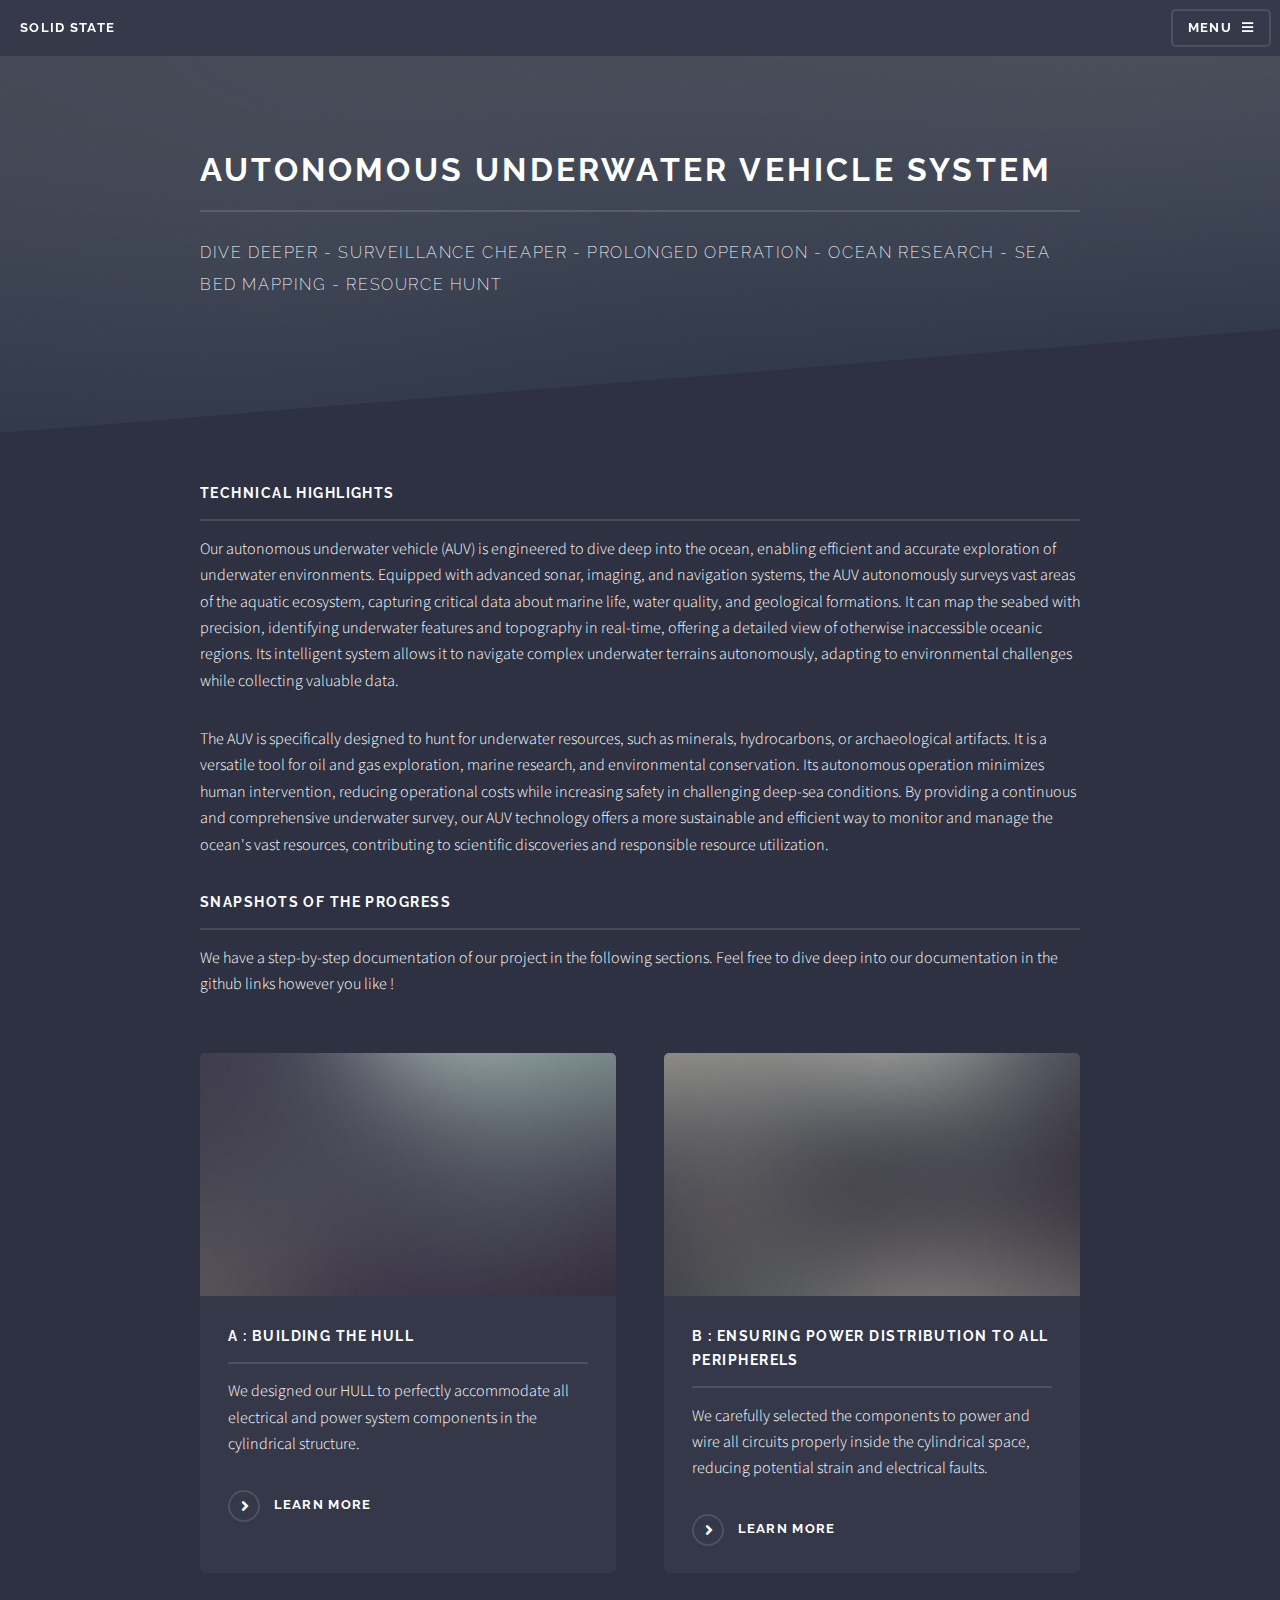
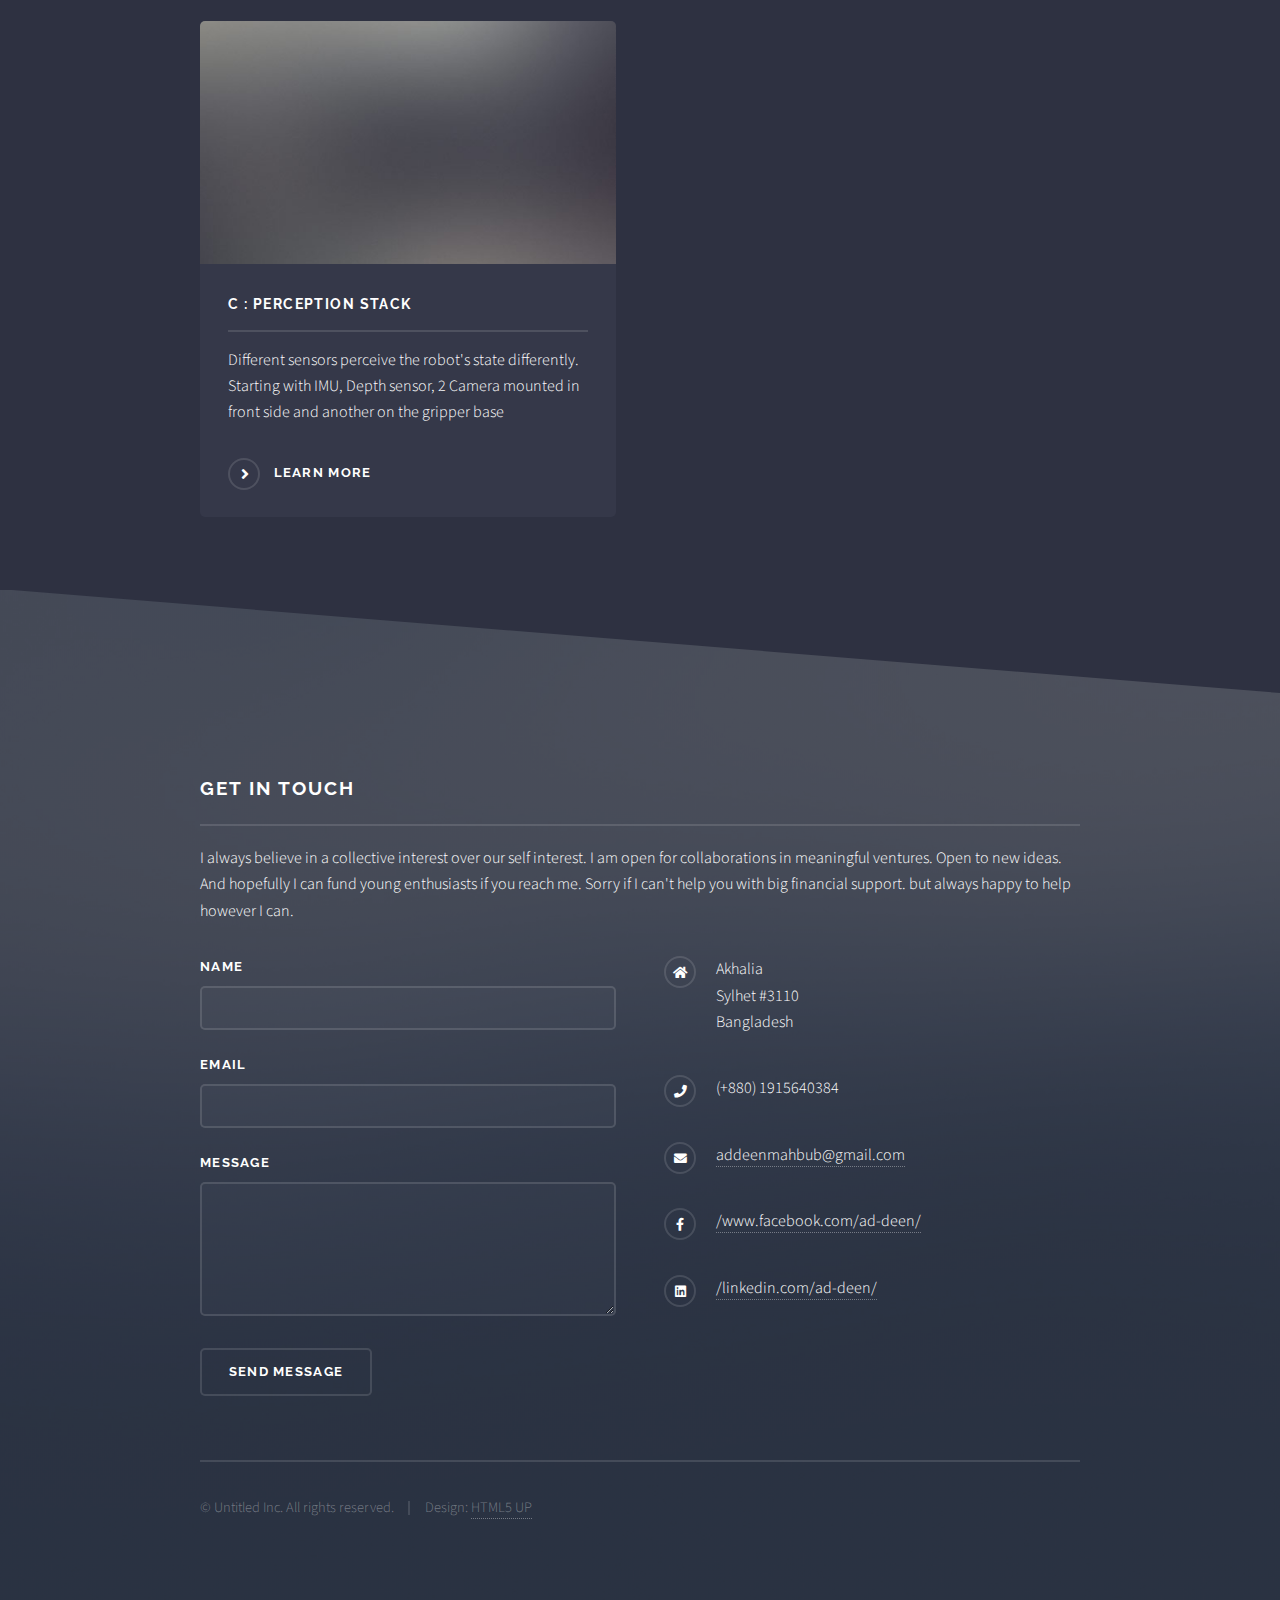
==== commit bdfd58db: "Update AUV.html" ====
--- a/AUV.html
+++ b/AUV.html
@@ -45,7 +45,7 @@
 						<header>
 							<div class="inner">
 								<h2>autonomous underwater vehicle system</h2>
-								<p>Dive deeper - serveillance cheaper - prolonged operation - ocean research - sea bed mapping - resource hunt</p>
+								<p>Dive deeper - surveillance cheaper - prolonged operation - ocean research - sea bed mapping - resource hunt</p>
 							</div>
 						</header>
 
@@ -56,24 +56,48 @@
 									<h3 class="major">Technical Highlights</h3>
 									<p>Our autonomous underwater vehicle (AUV) is engineered to dive deep into the ocean, enabling efficient and accurate exploration of underwater environments. Equipped with advanced sonar, imaging, and navigation systems, the AUV autonomously surveys vast areas of the aquatic ecosystem, capturing critical data about marine life, water quality, and geological formations. It can map the seabed with precision, identifying underwater features and topography in real-time, offering a detailed view of otherwise inaccessible oceanic regions. Its intelligent system allows it to navigate complex underwater terrains autonomously, adapting to environmental challenges while collecting valuable data.</p>
 
-									<p>The AUV is specifically designed to hunt for underwater resources, such as minerals, hydrocarbons, or archaeological artifacts, making it a versatile tool for industries like oil and gas exploration, marine research, and environmental conservation. Its autonomous operation minimizes human intervention, reducing operational costs while increasing safety in challenging deep-sea conditions. By providing a continuous and comprehensive underwater survey, our AUV technology offers a more sustainable and efficient way to monitor and manage the ocean's vast resources, contributing to scientific discoveries and responsible resource utilization.</p>
+									<p>The AUV is specifically designed to hunt for underwater resources, such as minerals, hydrocarbons, or archaeological artifacts. It is a versatile tool for oil and gas exploration, marine research, and environmental conservation. Its autonomous operation minimizes human intervention, reducing operational costs while increasing safety in challenging deep-sea conditions. By providing a continuous and comprehensive underwater survey, our AUV technology offers a more sustainable and efficient way to monitor and manage the ocean's vast resources, contributing to scientific discoveries and responsible resource utilization.</p>
 
 									<h3 class="major">snapshots of the progress</h3>
-									<p>We have a step by step documentation of our project in the following sections. Feel free to dive deep into our documentation in the github links however you like !</p>
+									<p>We have a step-by-step documentation of our project in the following sections. Feel free to dive deep into our documentation in the github links however you like !</p>
 
 									<section class="features">
 										<article>
 											<a href="#" class="image"><img src="images/pic04.jpg" alt="" /></a>
-											<h3 class="major">A0 : Building the hull</h3>
-											<p>We designed our HULL to perfectly accomodate all electrical and power system components in the cylindrical structure.</p>
+											<h3 class="major">A : Building the hull</h3>
+											<p>We designed our HULL to perfectly accommodate all electrical and power system components in the cylindrical structure.</p>
 											<a href="#" class="special">Learn more</a>
 										</article>
 										<article>
 											<a href="#" class="image"><img src="images/pic05.jpg" alt="" /></a>
-											<h3 class="major">B0 : Ensuring power distribution to all peripherels</h3>
-											<p>We carefully selected the components to power and wire all circuis properly inside the cylindrical space reducing potential strain and electrical faults.</p>
+											<h3 class="major">B : Ensuring power distribution to all peripherels</h3>
+											<p>We carefully selected the components to power and wire all circuits properly inside the cylindrical space, reducing potential strain and electrical faults.</p>
 											<a href="#" class="special">Learn more</a>
 										</article>
+										<article>
+											<a href="#" class="image"><img src="images/pic05.jpg" alt="" /></a>
+											<h3 class="major">C : Perception Stack</h3>
+											<p>Different sensors perceive the robot's state differently. Starting with IMU, Depth sensor, 2 Camera mounted in front side and another on the gripper base</p>
+											<a href="#" class="special">Learn more</a>
+<!-- 										</article>
+										<article>
+											<a href="#" class="image"><img src="images/pic05.jpg" alt="" /></a>
+											<h3 class="major">D : Localization</h3>
+											<p>We carefully selected the components to power and wire all circuits properly inside the cylindrical space reducing potential strain and electrical faults.</p>
+											<a href="#" class="special">Learn more</a>
+										</article>
+										<article>
+											<a href="#" class="image"><img src="images/pic05.jpg" alt="" /></a>
+											<h3 class="major">E : Mapping</h3>
+											<p>We carefully selected the components to power and wire all circuits properly inside the cylindrical space reducing potential strain and electrical faults.</p>
+											<a href="#" class="special">Learn more</a>
+										</article>
+										<article>
+											<a href="#" class="image"><img src="images/pic05.jpg" alt="" /></a>
+											<h3 class="major">D : Navigation</h3>
+											<p>We carefully selected the components to power and wire all circuits properly inside the cylindrical space reducing potential strain and electrical faults.</p>
+											<a href="#" class="special">Learn more</a>
+										</article> -->
 									</section>
 
 								</div>
@@ -132,4 +156,4 @@
 		<script src="assets/js/browser.min.js"></script>
 		<script src="assets/js/breakpoints.min.js"></script>
 		<script src="assets/js/util.js"></script>
-		<script src="assets/js/main.js"></script>+		<script src="assets/js/main.js"></script>
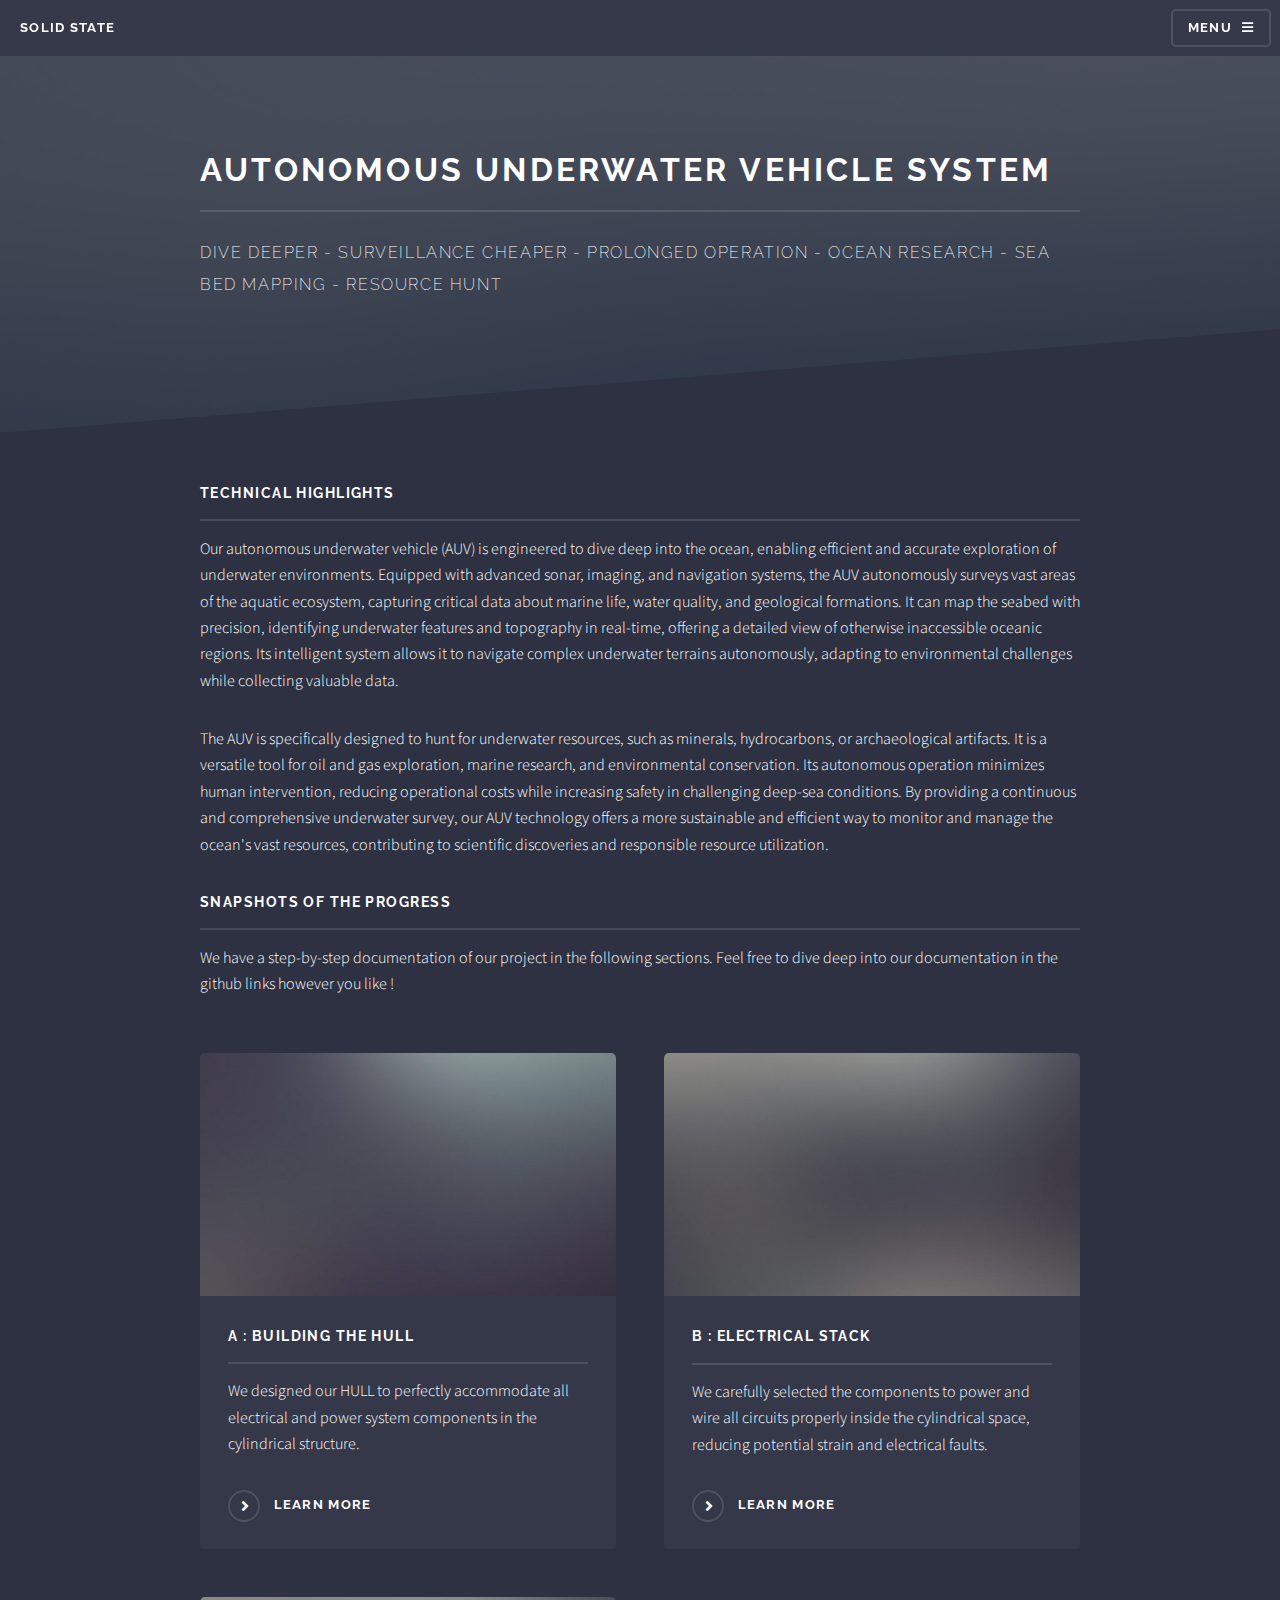
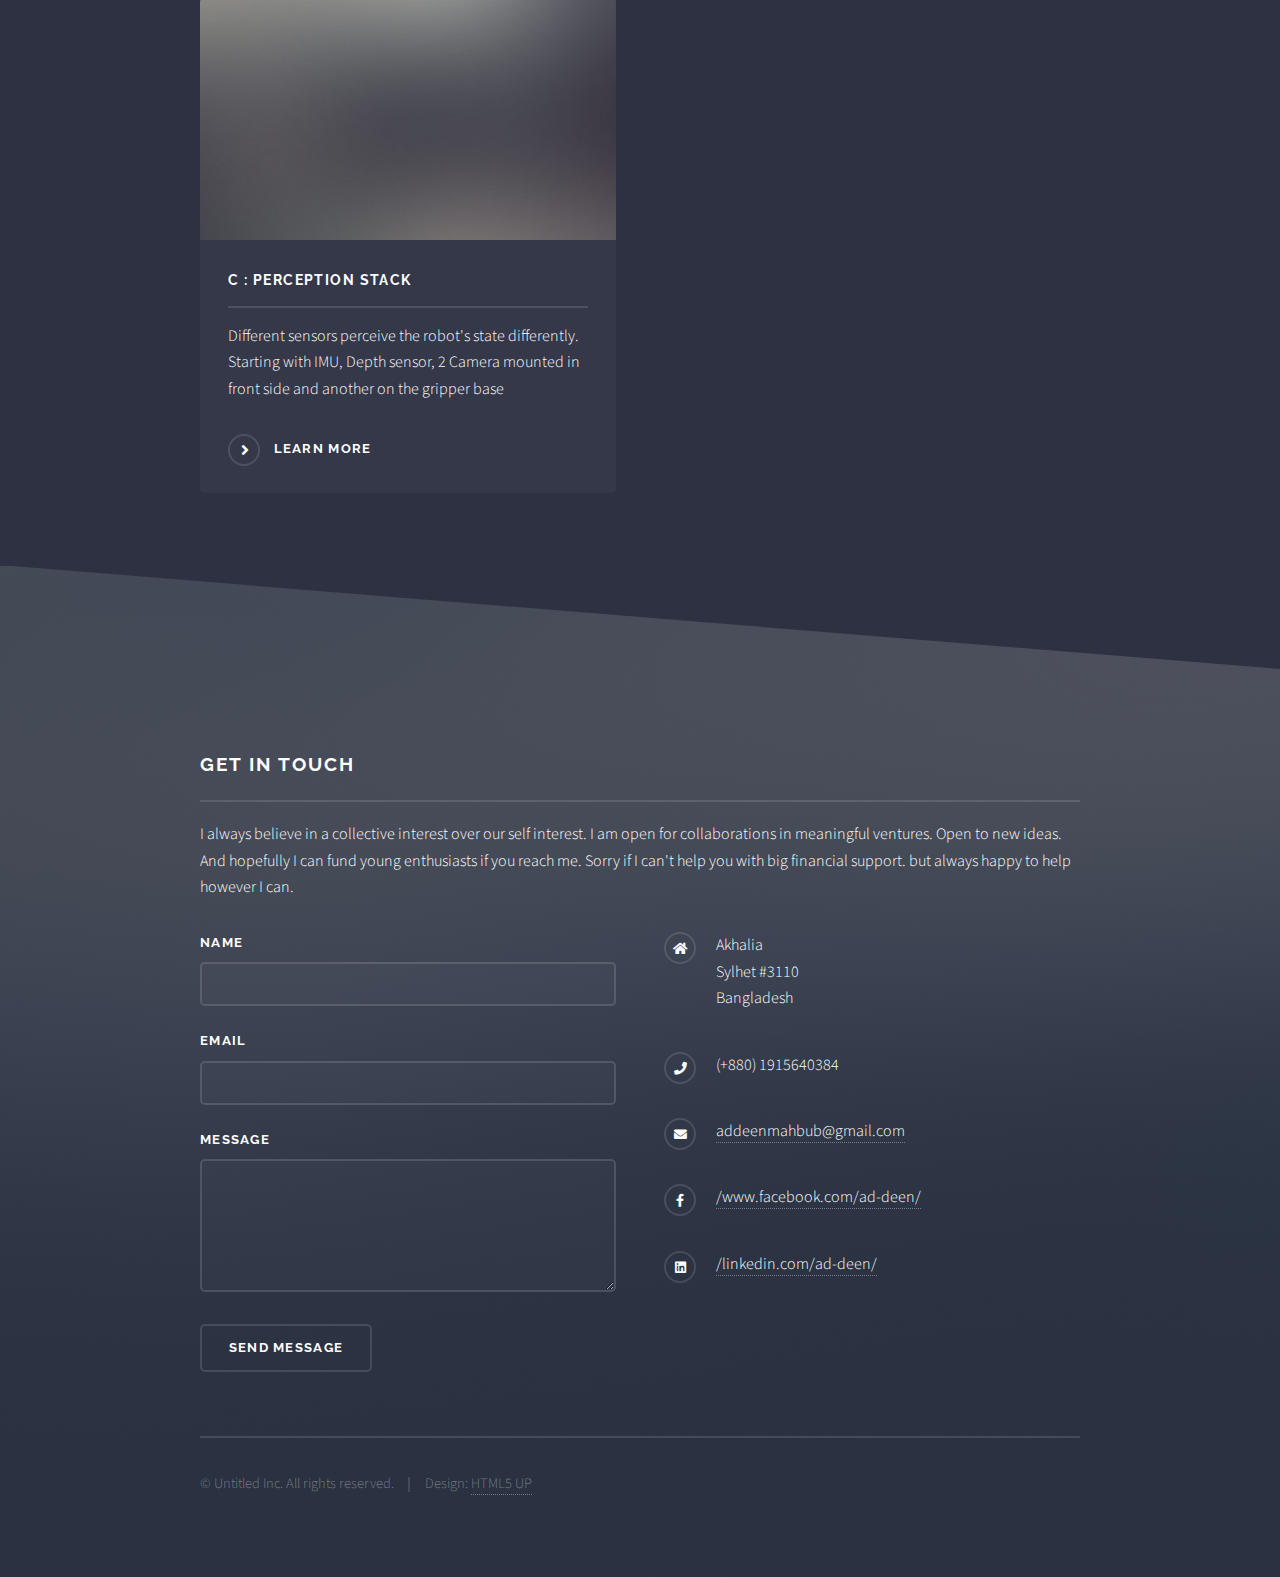
==== commit b95b69fb: "Update AUV.html" ====
--- a/AUV.html
+++ b/AUV.html
@@ -70,7 +70,7 @@
 										</article>
 										<article>
 											<a href="#" class="image"><img src="images/pic05.jpg" alt="" /></a>
-											<h3 class="major">B : Ensuring power distribution to all peripherels</h3>
+											<h3 class="major">B : Electrical stack</h3>
 											<p>We carefully selected the components to power and wire all circuits properly inside the cylindrical space, reducing potential strain and electrical faults.</p>
 											<a href="#" class="special">Learn more</a>
 										</article>
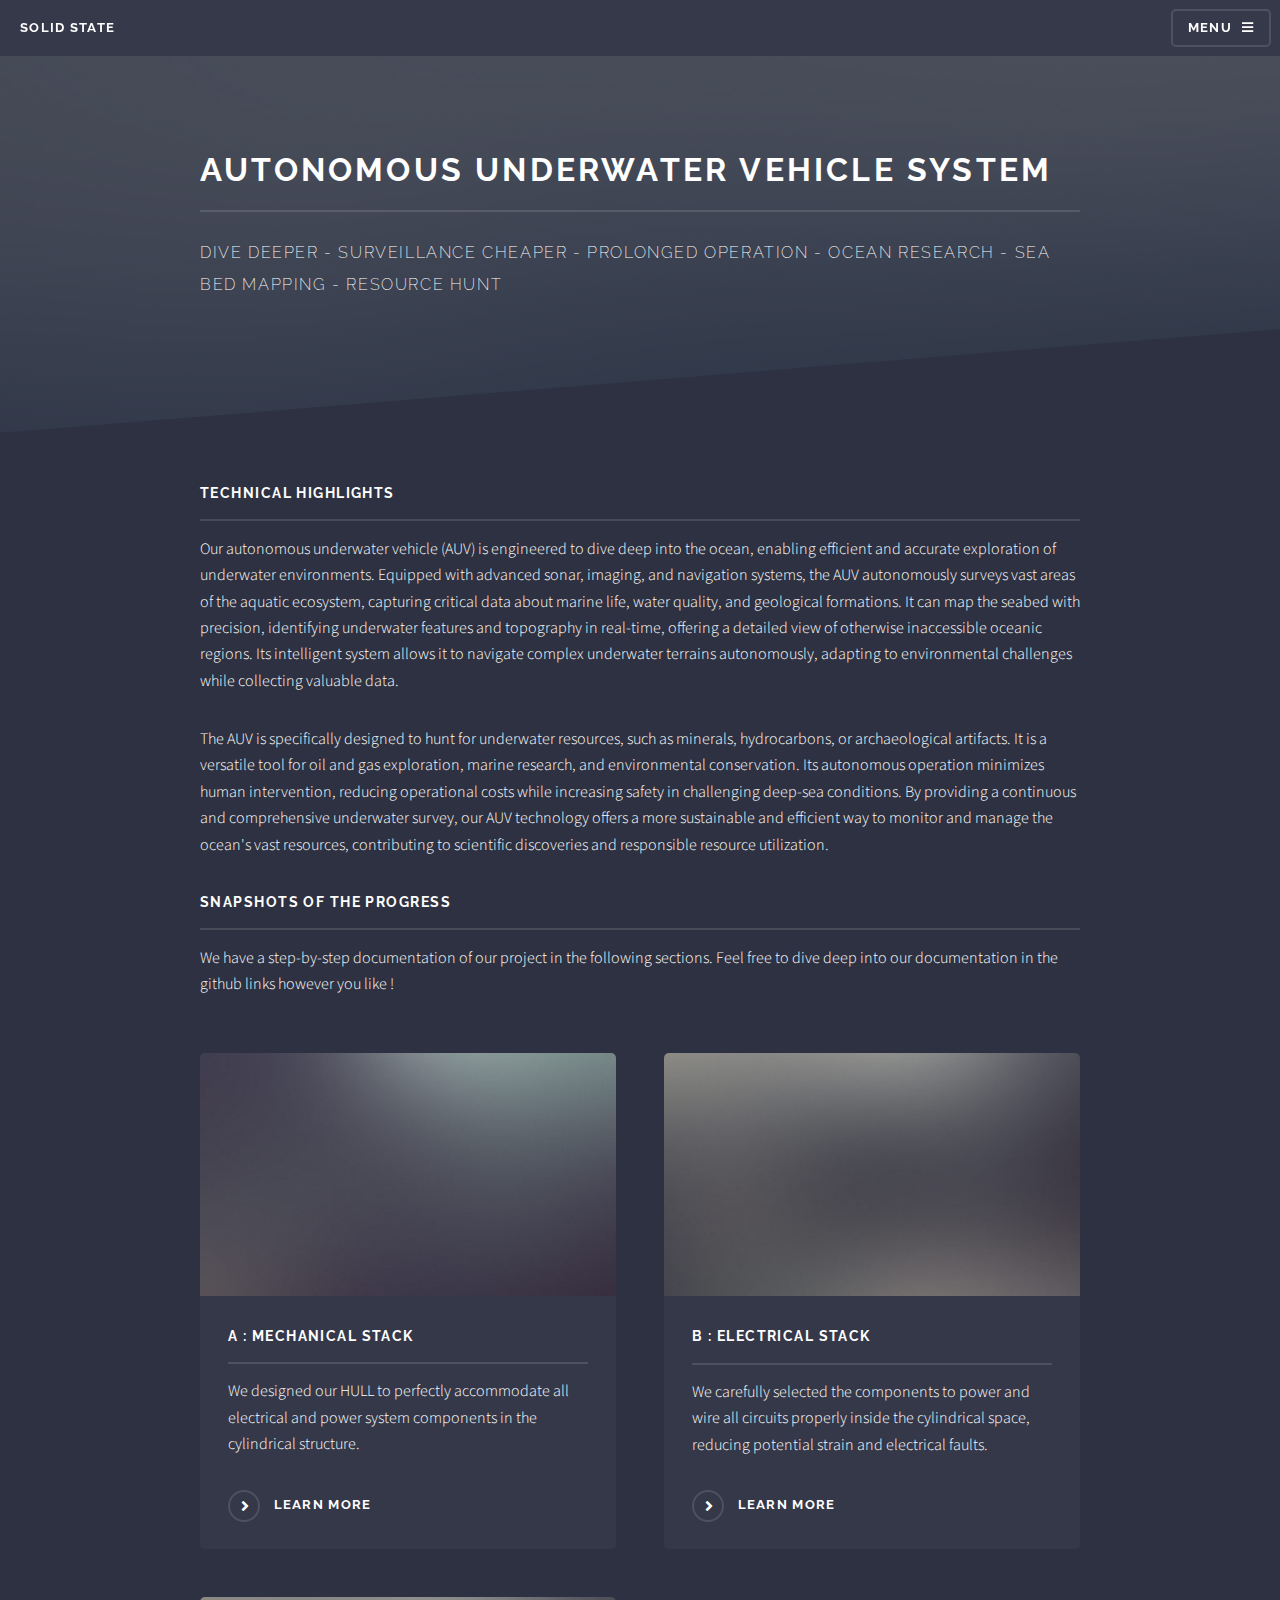
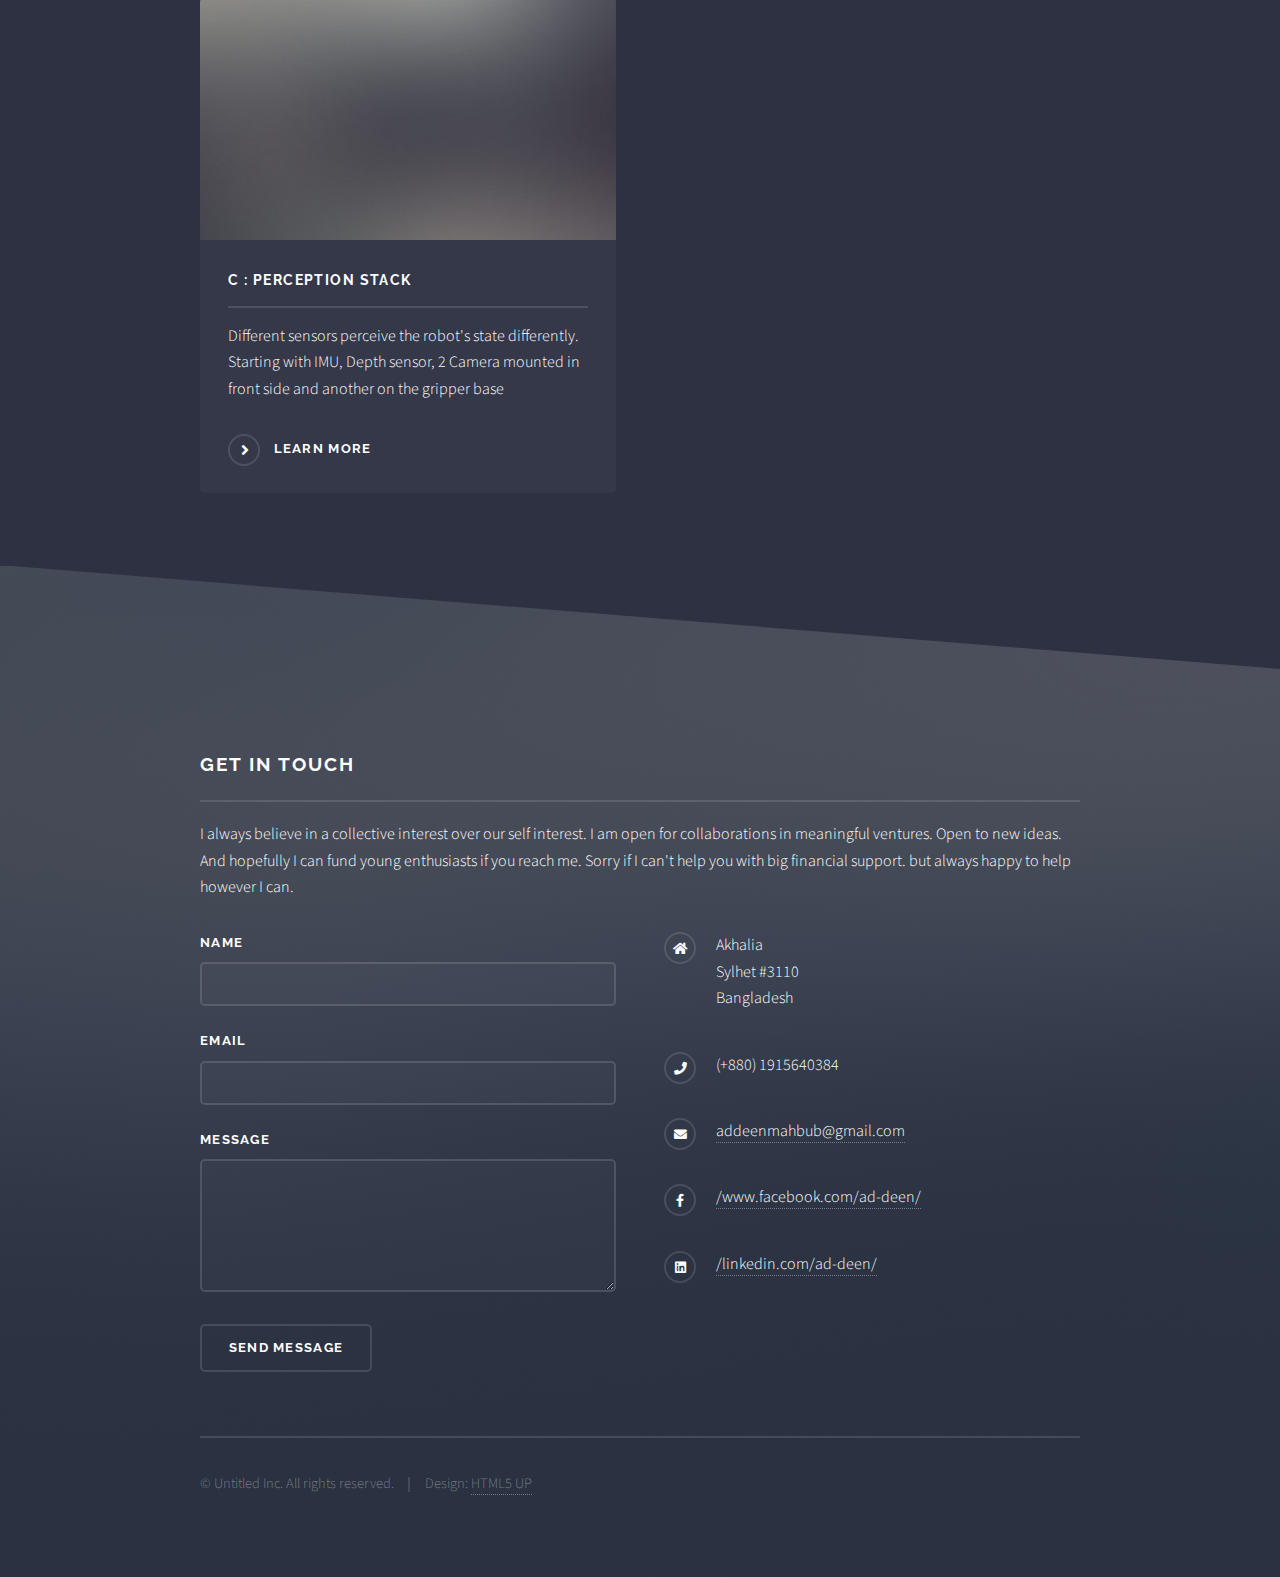
==== commit 726eb2b2: "Update AUV.html" ====
--- a/AUV.html
+++ b/AUV.html
@@ -64,13 +64,13 @@
 									<section class="features">
 										<article>
 											<a href="#" class="image"><img src="images/pic04.jpg" alt="" /></a>
-											<h3 class="major">A : Building the hull</h3>
+											<h3 class="major">A : Mechanical Stack</h3>
 											<p>We designed our HULL to perfectly accommodate all electrical and power system components in the cylindrical structure.</p>
 											<a href="#" class="special">Learn more</a>
 										</article>
 										<article>
 											<a href="#" class="image"><img src="images/pic05.jpg" alt="" /></a>
-											<h3 class="major">B : Electrical stack</h3>
+											<h3 class="major">B : Electrical Stack</h3>
 											<p>We carefully selected the components to power and wire all circuits properly inside the cylindrical space, reducing potential strain and electrical faults.</p>
 											<a href="#" class="special">Learn more</a>
 										</article>
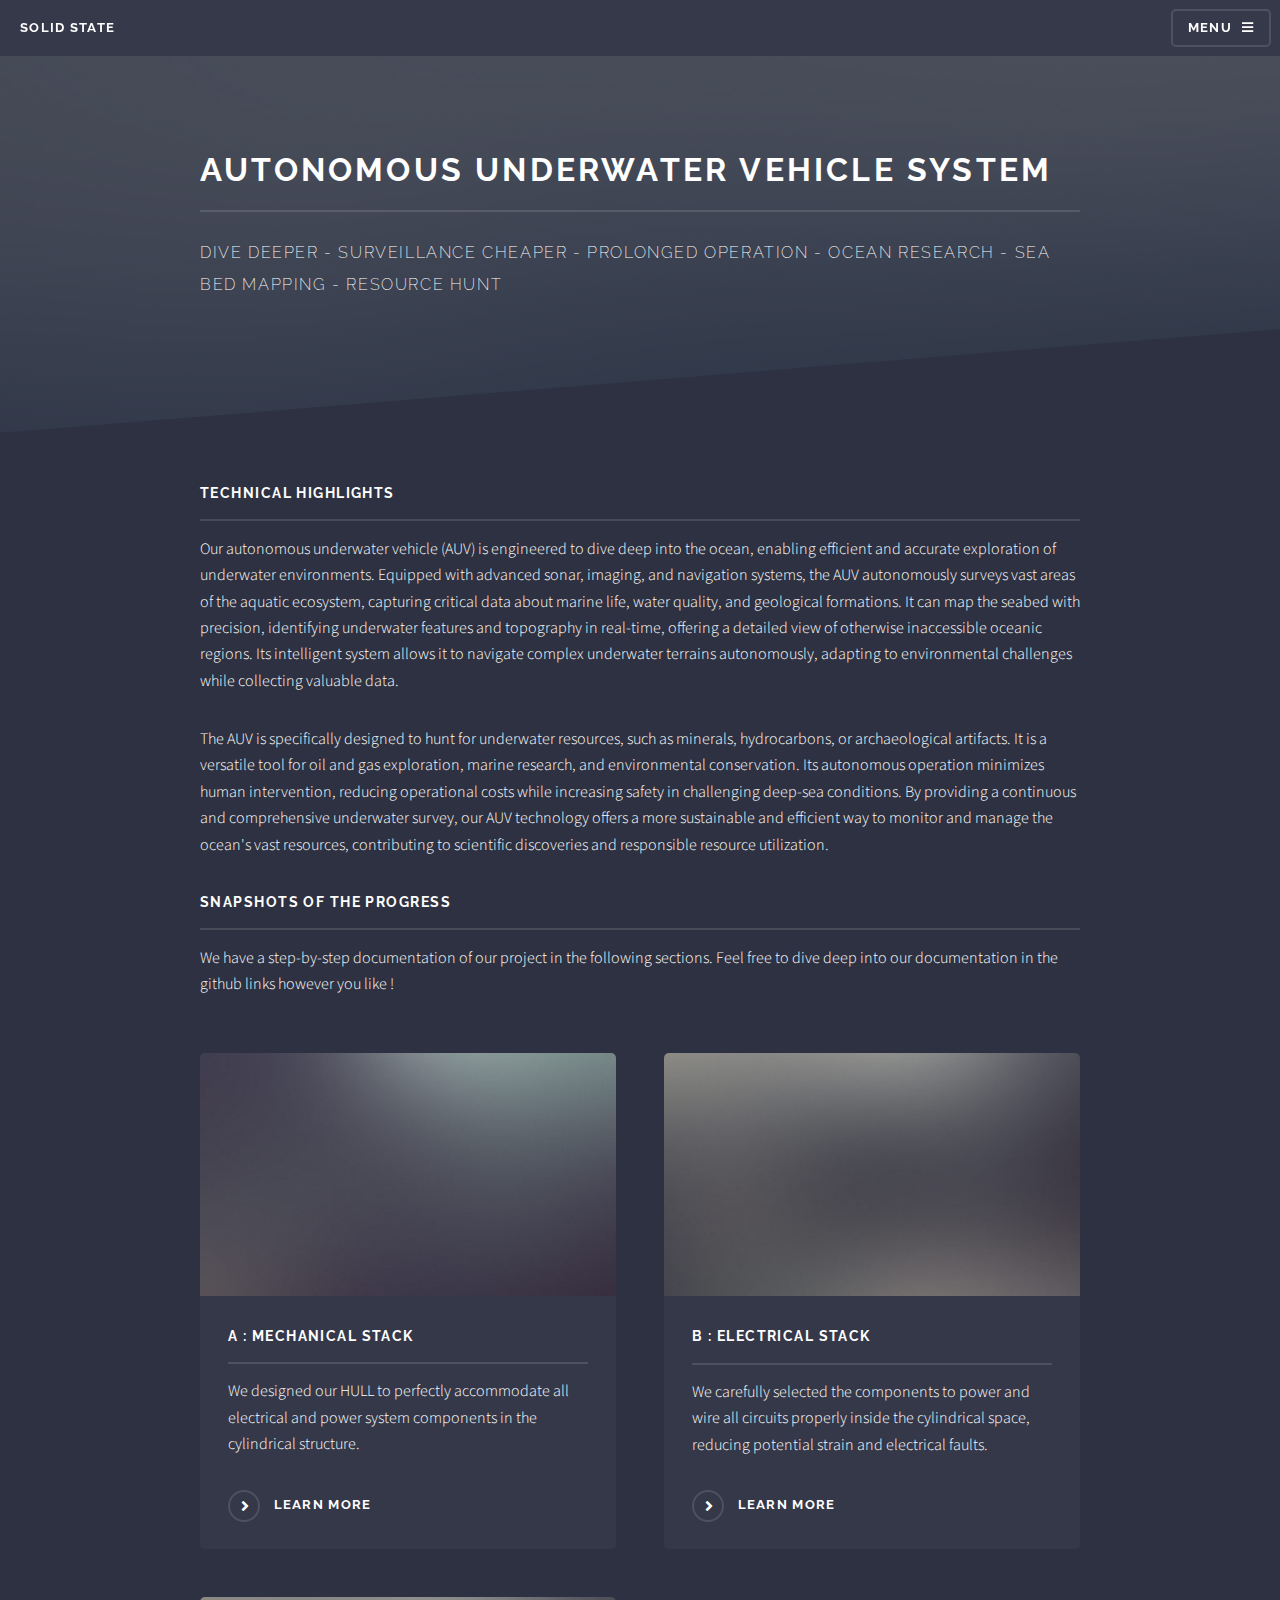
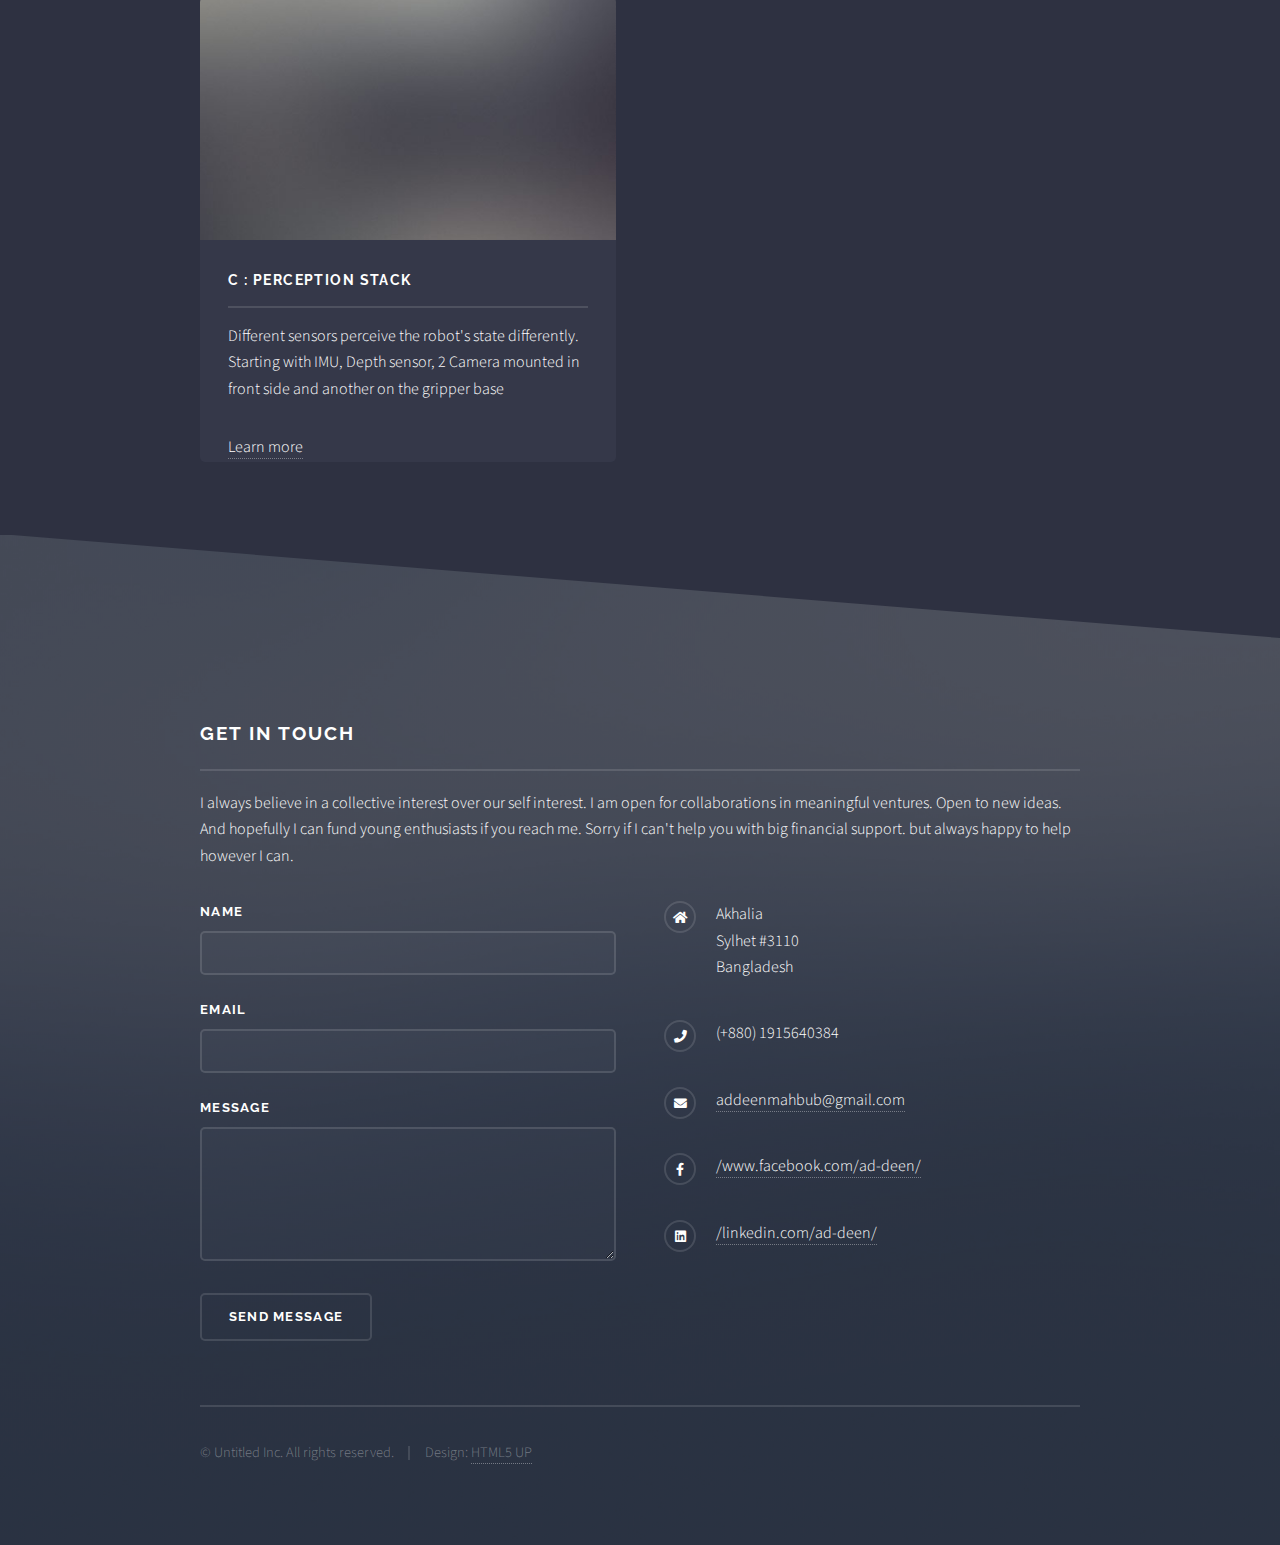
==== commit bc271461: "Update AUV.html" ====
--- a/AUV.html
+++ b/AUV.html
@@ -66,7 +66,7 @@
 											<a href="#" class="image"><img src="images/pic04.jpg" alt="" /></a>
 											<h3 class="major">A : Mechanical Stack</h3>
 											<p>We designed our HULL to perfectly accommodate all electrical and power system components in the cylindrical structure.</p>
-											<a href="#" class="special">Learn more</a>
+											<a href="https://github.com/Ad-Deen/AUV-project-mechanical_design.git" class="special">Learn more</a>
 										</article>
 										<article>
 											<a href="#" class="image"><img src="images/pic05.jpg" alt="" /></a>
@@ -78,7 +78,7 @@
 											<a href="#" class="image"><img src="images/pic05.jpg" alt="" /></a>
 											<h3 class="major">C : Perception Stack</h3>
 											<p>Different sensors perceive the robot's state differently. Starting with IMU, Depth sensor, 2 Camera mounted in front side and another on the gripper base</p>
-											<a href="#" class="special">Learn more</a>
+											<a href="https://github.com/Ad-Deen/AUV_project_Perception_stack.git">Learn more</a>
 <!-- 										</article>
 										<article>
 											<a href="#" class="image"><img src="images/pic05.jpg" alt="" /></a>
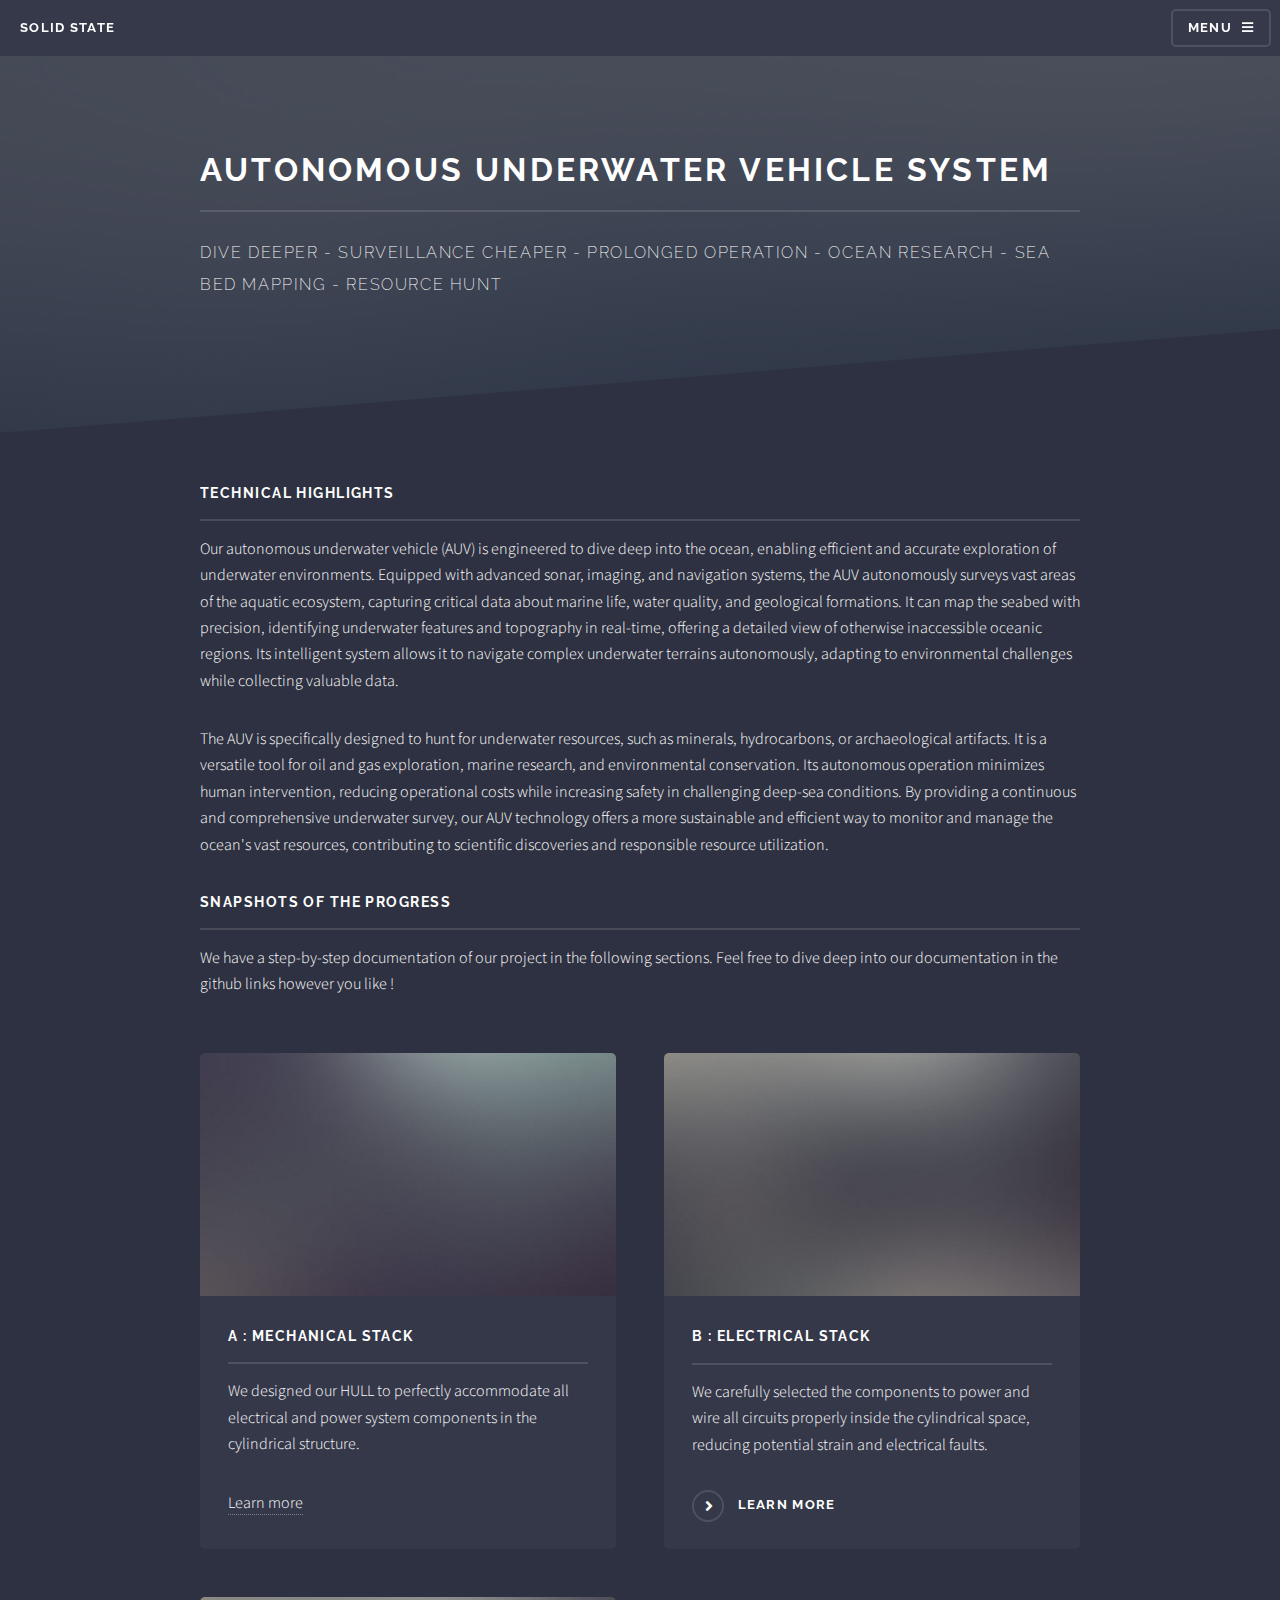
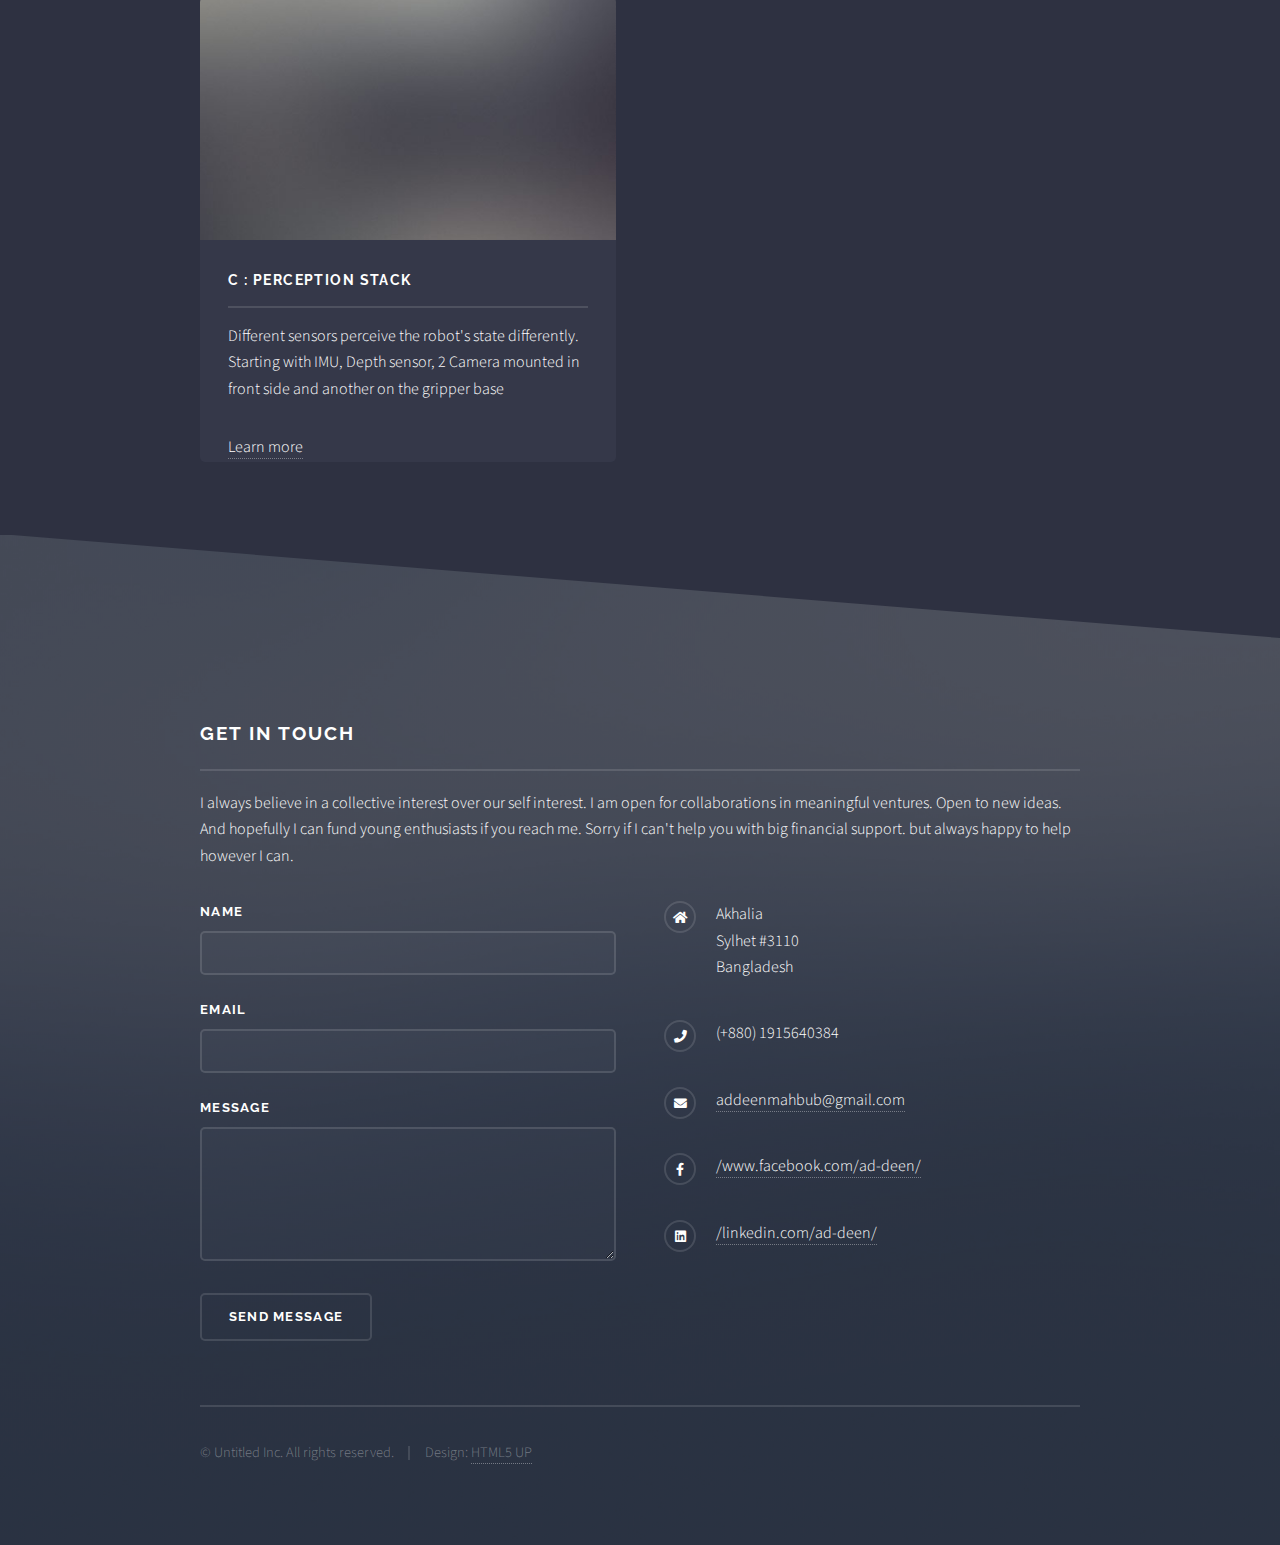
==== commit 64932dab: "Update AUV.html" ====
--- a/AUV.html
+++ b/AUV.html
@@ -66,7 +66,7 @@
 											<a href="#" class="image"><img src="images/pic04.jpg" alt="" /></a>
 											<h3 class="major">A : Mechanical Stack</h3>
 											<p>We designed our HULL to perfectly accommodate all electrical and power system components in the cylindrical structure.</p>
-											<a href="https://github.com/Ad-Deen/AUV-project-mechanical_design.git" class="special">Learn more</a>
+											<a href="https://github.com/Ad-Deen/AUV-project-mechanical_design.git">Learn more</a>
 										</article>
 										<article>
 											<a href="#" class="image"><img src="images/pic05.jpg" alt="" /></a>
